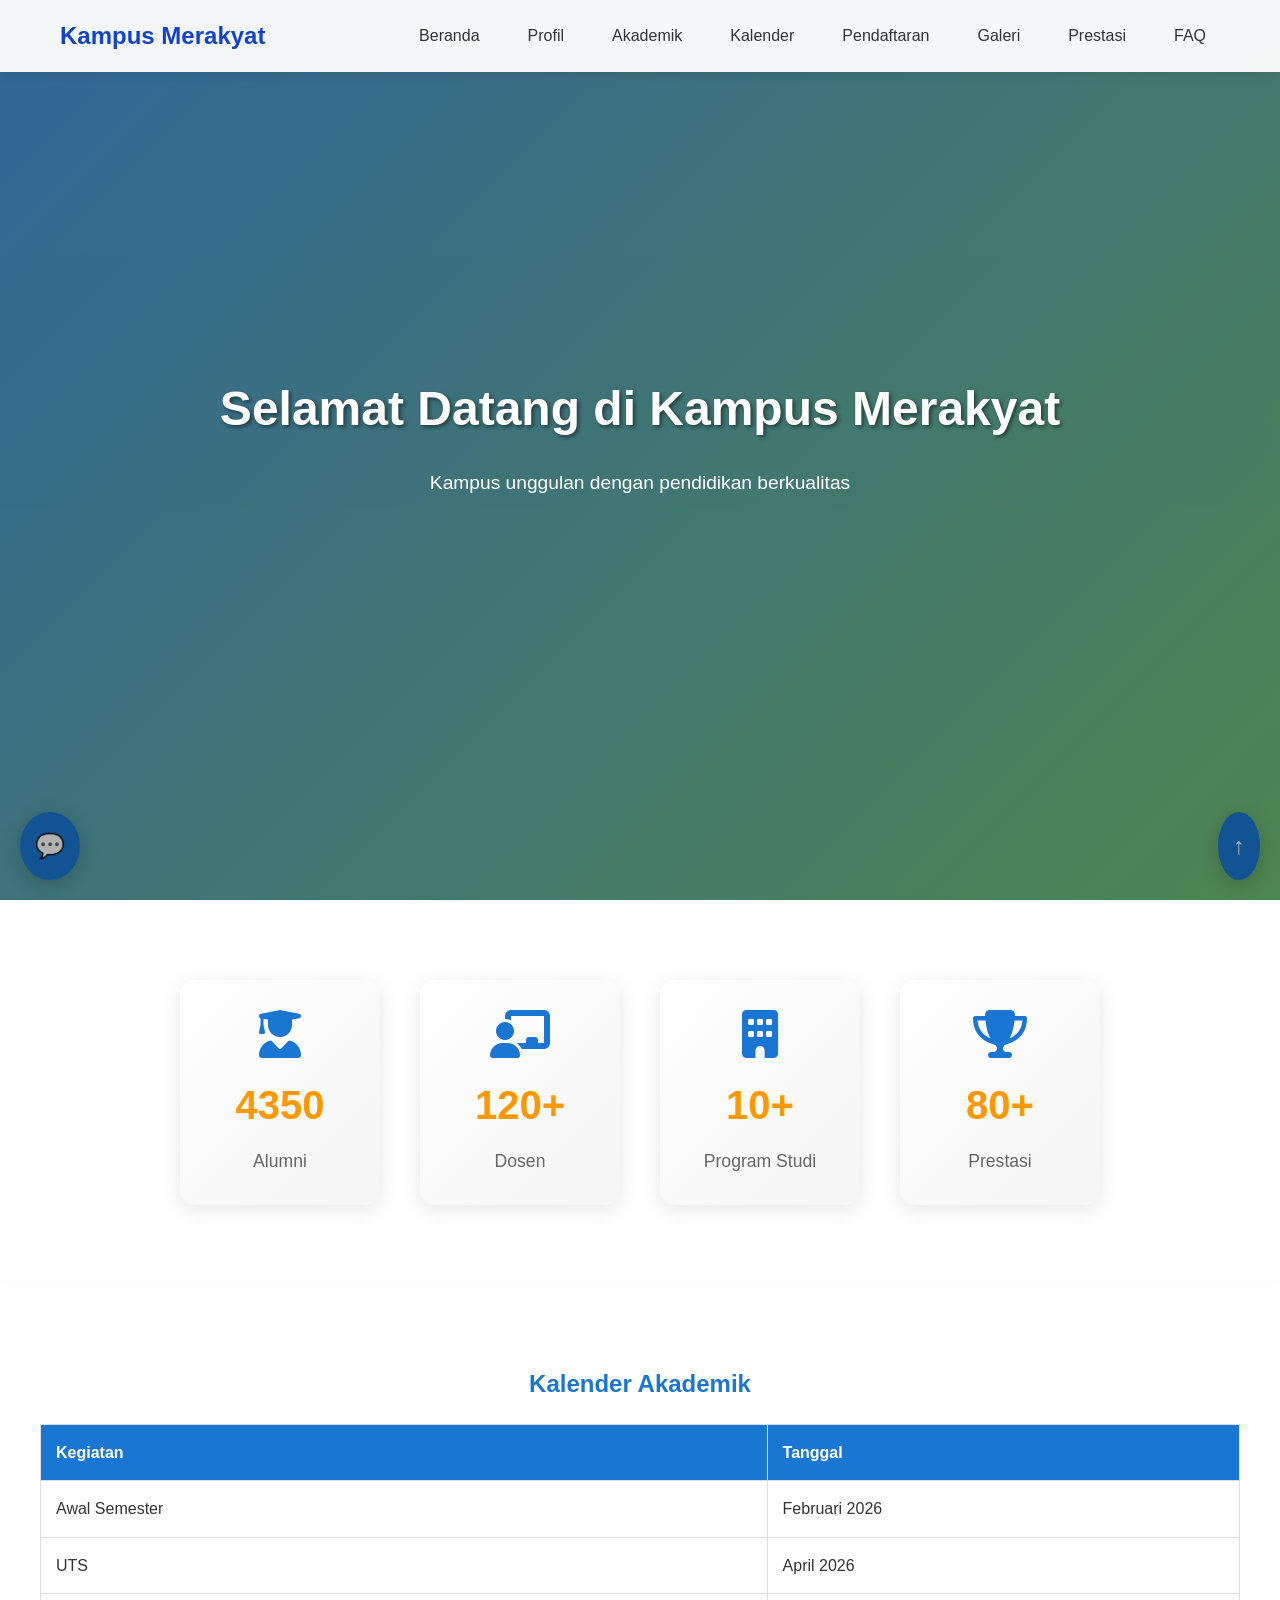
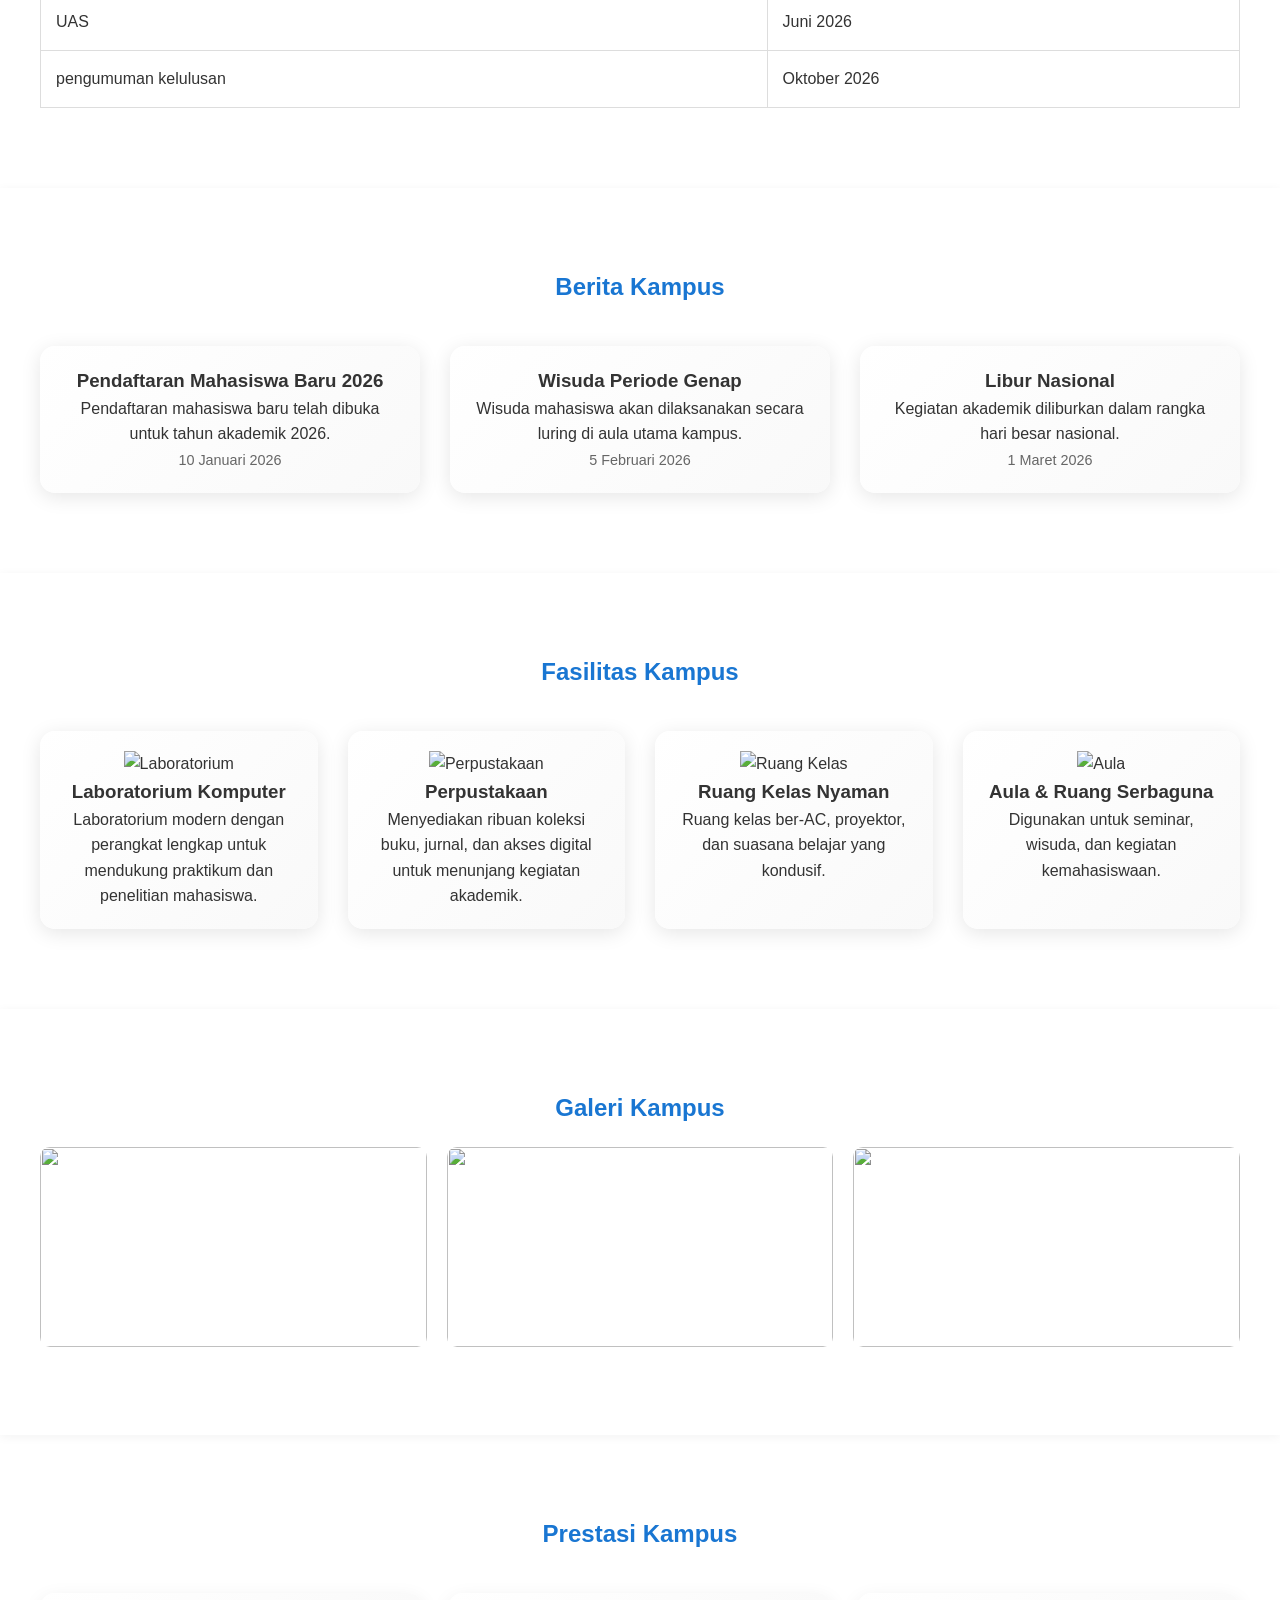
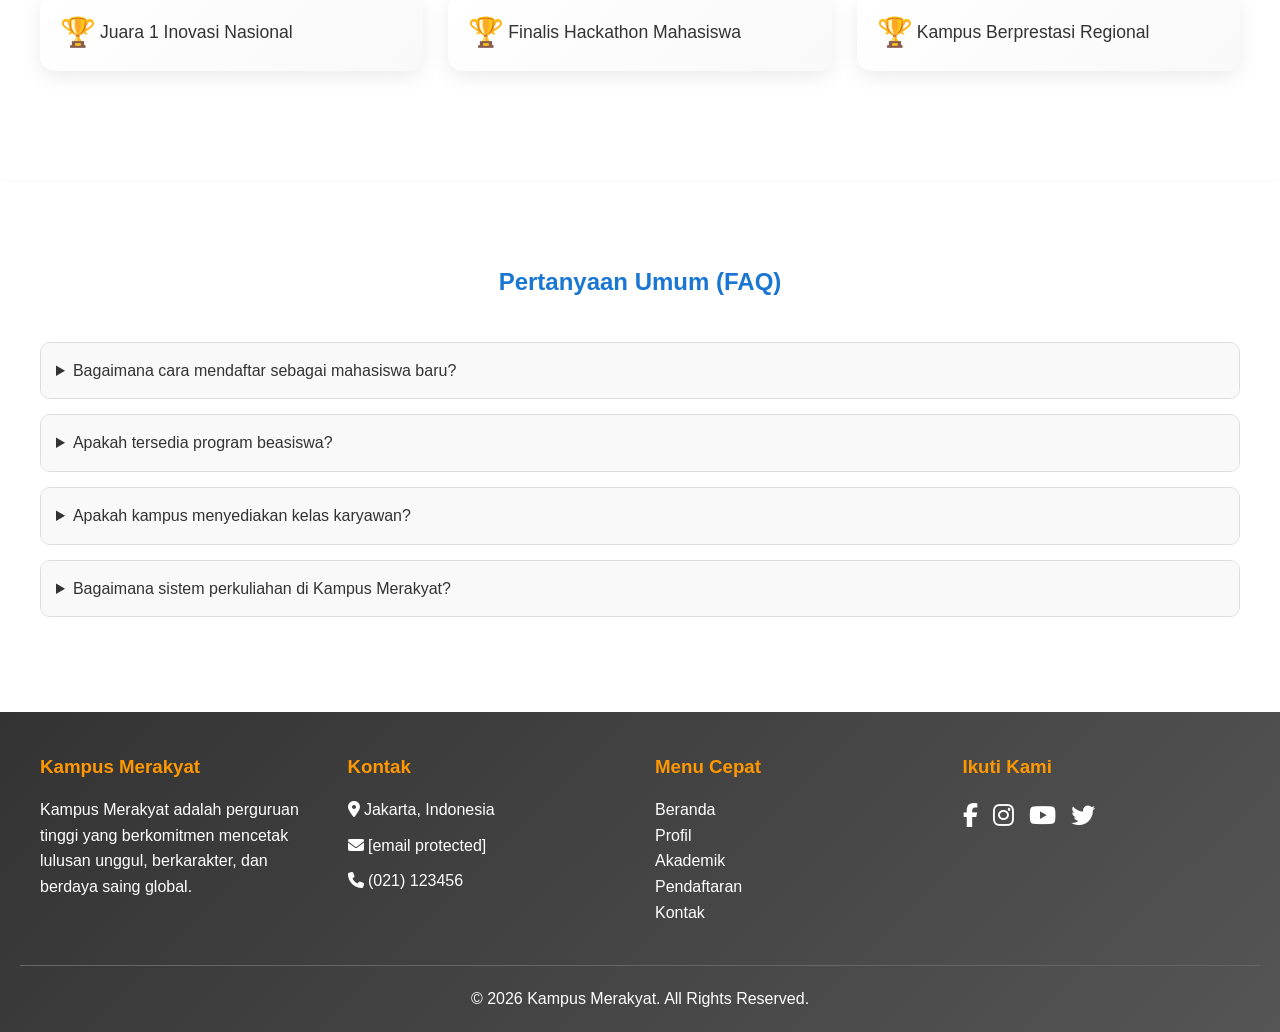
==== index.html @ e55e6e3f "apa aja" ====
<!DOCTYPE html>
<html lang="id">
<head>
    <meta charset="UTF-8">
    <meta name="viewport" content="width=device-width, initial-scale=1.0">
    <title>Kampus Merakyat</title>
    <!-- ICON -->
    <link rel="stylesheet" href="https://cdnjs.cloudflare.com/ajax/libs/font-awesome/6.5.0/css/all.min.css">
    <link rel="stylesheet" href="style.css">
</head>
<body>

<header>
    <div class="nav-container">
        <h1><a href="index.html">Kampus Merakyat</a></h1>

        <!-- HAMBURGER -->
        <div class="hamburger" id="hamburger">
            <span></span>
            <span></span>
            <span></span>
        </div>

        <nav id="navMenu">
            <a href="#beranda">Beranda</a>
            <a href="profil.html">Profil</a>
            <a href="akademik.html">Akademik</a>
            <a href="#kalender">Kalender</a>
            <a href="pendaftaran.html">Pendaftaran</a>
            <a href="#galeri">Galeri</a>
            <a href="#prestasi">Prestasi</a>
            <a href="#faq">FAQ</a>
        </nav>
    </div>
</header>


<section id="beranda" class="hero">
    <h2>Selamat Datang di Kampus Merakyat</h2>
    <p>Kampus unggulan dengan pendidikan berkualitas</p>
</section>

<section id="statistik" class="section">
    <div class="statistik-container">

        <div class="statistik-card">
            <i class="fas fa-user-graduate"></i>
            <h3 class="count" data-target="5000">0</h3>

            <p>Alumni</p>
        </div>

        <div class="statistik-card">
            <i class="fas fa-chalkboard-teacher"></i>
           <h3 class="count" data-target="120">0</h3>
            <p>Dosen</p>
        </div>

        <div class="statistik-card">
            <i class="fas fa-building"></i>
          <h3 class="count" data-target="10">0</h3>
            <p>Program Studi</p>
        </div>

        <div class="statistik-card">
            <i class="fas fa-trophy"></i>
            <h3 class="count" data-target="80">0</h3>
            <p>Prestasi</p>
        </div>

    </div>
</section>

<section id="kalender" class="content">
    <h2>Kalender Akademik</h2>
    <table class="kalender-table" border="1" cellpadding="10">
        <tr>
            <th>Kegiatan</th>
            <th>Tanggal</th>
        </tr>
        <tr>
            <td>Awal Semester</td>
            <td>Februari 2026</td>
        </tr>
        <tr>
            <td>UTS</td>
            <td>April 2026</td>
        </tr>
        <tr>
            <td>UAS</td>
            <td>Juni 2026</td>
        </tr>
        <tr>
            <td>pengumuman kelulusan</td>
            <td>Oktober 2026</td>
        </tr>
    </table>
</section>


<section id="berita" class="section">
    <h2>Berita Kampus</h2>

    <div class="berita-container reveal">
        <div class="berita-card reveal">
            <h3>Pendaftaran Mahasiswa Baru 2026</h3>
            <p>Pendaftaran mahasiswa baru telah dibuka untuk tahun akademik 2026.</p>
            <span>10 Januari 2026</span>
        </div>

        <div class="berita-card reveal">
            <h3>Wisuda Periode Genap</h3>
            <p>Wisuda mahasiswa akan dilaksanakan secara luring di aula utama kampus.</p>
            <span>5 Februari 2026</span>
        </div>

        <div class="berita-card reveal">
            <h3>Libur Nasional</h3>
            <p>Kegiatan akademik diliburkan dalam rangka hari besar nasional.</p>
            <span>1 Maret 2026</span>
        </div>
    </div>
</section>

<section id="fasilitas" class="section reveal">
    <h2>Fasilitas Kampus</h2>

    <div class="fasilitas-container reveal">

        <div class="fasilitas-card reveal">
            <img src="image/lab.jpg" alt="Laboratorium">
            <h3>Laboratorium Komputer</h3>
            <p>
                Laboratorium modern dengan perangkat lengkap untuk mendukung
                praktikum dan penelitian mahasiswa.
            </p>
        </div>

        <div class="fasilitas-card reveal">
            <img src="image/perpustakaan.jpg" alt="Perpustakaan">
            <h3>Perpustakaan</h3>
            <p>
                Menyediakan ribuan koleksi buku, jurnal, dan akses digital
                untuk menunjang kegiatan akademik.
            </p>
        </div>

        <div class="fasilitas-card reveal">
            <img src="image/kelas.jpg" alt="Ruang Kelas">
            <h3>Ruang Kelas Nyaman</h3>
            <p>
                Ruang kelas ber-AC, proyektor, dan suasana belajar yang kondusif.
            </p>
        </div>

        <div class="fasilitas-card reveal">
            <img src="image/aula.jpg" alt="Aula">
            <h3>Aula & Ruang Serbaguna</h3>
            <p>
                Digunakan untuk seminar, wisuda, dan kegiatan kemahasiswaan.
            </p>
        </div>

    </div>
</section>



<section id="galeri" class="content reveal">
    <h2>Galeri Kampus</h2>
    <div class="gallery">
        <div class="gallery-item"><img src="image/galeri1.jpg"></div>
        <div class="gallery-item"><img src="image/galeri2.jpg"></div>
        <div class="gallery-item"><img src="image/galeri3.jpg"></div>
    </div>
</section>

<section id="prestasi" class="content">
    <h2>Prestasi Kampus</h2>
    <ul>
        <li>Juara 1 Inovasi Nasional</li>
        <li>Finalis Hackathon Mahasiswa</li>
        <li>Kampus Berprestasi Regional</li>
    </ul>
</section>

<section id="faq" class="section">
    <h2>Pertanyaan Umum (FAQ)</h2>

    <div class="faq-container reveal">

        <details class="faq-item">
            <summary>Bagaimana cara mendaftar sebagai mahasiswa baru?</summary>
            <p>
                Calon mahasiswa dapat melakukan pendaftaran melalui
                form pendaftaran online yang tersedia di website Kampus Merakyat.
            </p>
        </details>

        <details class="faq-item">
            <summary>Apakah tersedia program beasiswa?</summary>
            <p>
                Ya, Kampus Merakyat menyediakan berbagai program beasiswa
                bagi mahasiswa berprestasi dan kurang mampu.
            </p>
        </details>

        <details class="faq-item">
            <summary>Apakah kampus menyediakan kelas karyawan?</summary>
            <p>
                Kampus Merakyat menyediakan kelas reguler dan kelas karyawan
                dengan jadwal yang fleksibel.
            </p>
        </details>

        <details class="faq-item">
            <summary>Bagaimana sistem perkuliahan di Kampus Merakyat?</summary>
            <p>
                Sistem perkuliahan dilakukan secara tatap muka dan didukung
                dengan pembelajaran berbasis digital.
            </p>
        </details>

    </div>
</section>




<footer class="footer">
    <div class="footer-container">

        <!-- Tentang Kampus -->
        <div class="footer-box">
            <h3>Kampus Merakyat</h3>
            <p>
                Kampus Merakyat adalah perguruan tinggi yang berkomitmen
                mencetak lulusan unggul, berkarakter, dan berdaya saing global.
            </p>
        </div>

        <!-- Kontak -->
        <div class="footer-box">
            <h3>Kontak</h3>
            <p><i class="fas fa-map-marker-alt"></i> Jakarta, Indonesia</p>
            <p><i class="fas fa-envelope"></i> <a href="/cdn-cgi/l/email-protection" class="__cf_email__" data-cfemail="aac3c4ccc5eac1cbc7dadfd9c7cfd8cbc1d3cbde84cbc984c3ce">[email&#160;protected]</a></p>
            <p><i class="fas fa-phone"></i> (021) 123456</p>
        </div>

        <!-- Quick Links -->
        <div class="footer-box">
            <h3>Menu Cepat</h3>
            <ul>
                <li><a href="#beranda">Beranda</a></li>
                <li><a href="#profil">Profil</a></li>
                <li><a href="#akademik">Akademik</a></li>
                <li><a href="#pendaftaran">Pendaftaran</a></li>
                <li><a href="#kontak">Kontak</a></li>
            </ul>
        </div>

        <!-- Sosial Media -->
        <div class="footer-box">
            <h3>Ikuti Kami</h3>
            <div class="social-icons">
                <a href="https://www.facebook.com/"><i class="fab fa-facebook-f"></i></a>
                <a href="https://www.instagram.com/"><i class="fab fa-instagram"></i></a>
                <a href="https://www.youtube.com/"><i class="fab fa-youtube"></i></a>
                <a href="https://x.com/?lang=id"><i class="fab fa-twitter"></i></a>
            </div>
        </div>

    </div>

    <div class="footer-bottom">
        <p>© 2026 Kampus Merakyat. All Rights Reserved.</p>
    </div>
</footer>


<a href="#beranda" class="back-to-top">↑</a>

<!-- CHAT BUTTON -->
<div class="chat-button" onclick="toggleChat()">💬</div>

<!-- CHAT BOX -->
<div class="chat-box" id="chatBox">
    <div class="chat-header reveal">
        <span>Chat Kampus Merakyat</span>
        <button onclick="toggleChat()">✖</button>
    </div>

    <div class="chat-content" id="chatContent reveal">
        <div class="chat-admin">Halo 👋 Ada yang bisa kami bantu?</div>
    </div>

    <div class="chat-input reveal">
        <input type="text" id="chatInput" placeholder="Ketik pesan...">
        <button onclick="sendMessage()">Kirim</button>
    </div>
</div>

<script data-cfasync="false" src="/cdn-cgi/scripts/5c5dd728/cloudflare-static/email-decode.min.js"></script><script>
function toggleChat() {
    const chatBox = document.getElementById("chatBox");
    chatBox.style.display = chatBox.style.display === "flex" ? "none" : "flex";
}

function sendMessage() {
    const input = document.getElementById("chatInput");
    const content = document.getElementById("chatContent");

    if (input.value.trim() !== "") {
        const userMsg = document.createElement("div");
        userMsg.className = "chat-user";
        userMsg.textContent = input.value;

        content.appendChild(userMsg);
        input.value = "";
        content.scrollTop = content.scrollHeight;
    }
}
</script>

<script>
const counters = document.querySelectorAll('.count');

const runCounter = () => {
    counters.forEach(counter => {
        counter.innerText = '0';
        const updateCounter = () => {
            const target = +counter.getAttribute('data-target');
            const current = +counter.innerText;
            const increment = target / 100;

            if (current < target) {
                counter.innerText = Math.ceil(current + increment);
                setTimeout(updateCounter, 20);
            } else {
                counter.innerText = target + '+';
            }
        };
        updateCounter();
    });
};

// jalankan saat halaman dibuka
window.addEventListener('load', runCounter);
</script>
<script>
function revealOnScroll() {
    const reveals = document.querySelectorAll('.reveal');
    reveals.forEach(item => {
        const windowHeight = window.innerHeight;
        const revealTop = item.getBoundingClientRect().top;
        if (revealTop < windowHeight - 100) {
            item.classList.add('active');
        }
    });
}
window.addEventListener('scroll', revealOnScroll);
window.addEventListener('load', revealOnScroll);
</script>

<script>
const header = document.querySelector("header");

window.addEventListener("scroll", () => {
    if (window.scrollY > 50) {
        header.classList.add("scrolled");
    } else {
        header.classList.remove("scrolled");
    }
});
</script>

<script>
// Hamburger Menu Toggle
const hamburger = document.getElementById("hamburger");
const navMenu = document.getElementById("navMenu");

hamburger.addEventListener("click", () => {
    hamburger.classList.toggle("open");
    navMenu.classList.toggle("open");
});

// Close nav when a link is clicked
navMenu.querySelectorAll("a").forEach(link => {
    link.addEventListener("click", () => {
        hamburger.classList.remove("open");
        navMenu.classList.remove("open");
    });
});
</script>

<script>
document.addEventListener("DOMContentLoaded", () => {
    const cards = document.querySelectorAll(".fasilitas-card");
    const directions = ["from-left", "from-right", "from-bottom"];
    cards.forEach((card, index) => {
        card.classList.add(directions[index % directions.length]);
    });
    const observer = new IntersectionObserver(
        entries => {
            entries.forEach((entry, index) => {
                if (entry.isIntersecting) {
                    setTimeout(() => {
                        entry.target.classList.add("show");
                    }, index * 200);
                }
            });
        },
        { threshold: 0.2 }
    );
    cards.forEach(card => observer.observe(card));
});
</script>

<script>
const currentPage = window.location.pathname.split("/").pop();

document.querySelectorAll("nav a").forEach(link => {
    const linkPage = link.getAttribute("href");
    if (linkPage === currentPage || (linkPage === "index.html" && currentPage === "")) {
        link.classList.add("active");
    }
});
</script>

</body>
</html>
---- style.css ----
/* Reset dan Umum */
* {
    margin: 0;
    padding: 0;
    box-sizing: border-box;
}

body {
    font-family: 'Poppins', sans-serif;
    line-height: 1.6;
    color: #333;
    background: linear-gradient(135deg, #e3f2fd 0%, #f1f8e9 100%);
    overflow-x: hidden;
}

h1, h2, h3 {
    font-weight: 600;
}

p, li {
    font-weight: 300;
}

/* Header */
header {
    position: fixed;
    top: 0;
    width: 100%;
    background: rgba(255, 255, 255, 0.95);
    backdrop-filter: blur(10px);
    box-shadow: 0 2px 10px rgba(0, 0, 0, 0.1);
    z-index: 1000;
    transition: all 0.3s ease;
    padding: 15px 0;
}

header.scrolled {
    background: rgba(255, 255, 255, 0.98);
    box-shadow: 0 4px 20px rgba(0, 0, 0, 0.15);
}

header h1 {
    color: #1976d2;
    font-size: 1.8rem;
    margin-bottom: 10px;
}

header nav {
    display: flex;
    justify-content: center;
    gap: 20px;
}

header nav a {
    text-decoration: none;
    color: #333;
    font-weight: 400;
    transition: color 0.3s ease;
}

header nav a:hover {
    color: #ff9800;
}

/* Hero Section */
.hero {
    background: linear-gradient(135deg, rgba(25, 118, 210, 0.8) 0%, rgba(76, 175, 80, 0.8) 100%), 
                url('image/wisudah2.jpg') no-repeat center center;
    background-size: cover;
    height: 100vh;
    display: flex;
    flex-direction: column;
    justify-content: center;
    align-items: center;
    text-align: center;
    color: white;
    padding: 20px;
    position: relative;
    background-attachment: fixed; /* Tambahan biar efeknya lebih smooth pas di-scroll */
}

.hero::before {
    content: '';
    position: absolute;
    top: 0;
    left: 0;
    right: 0;
    bottom: 0;
    background: rgba(0, 0, 0, 0.3);
    z-index: 1;
}

.hero h2, .hero p {
    position: relative;
    z-index: 2;
}

.hero h2 {
    font-size: 3rem;
    margin-bottom: 20px;
    text-shadow: 2px 2px 4px rgba(0, 0, 0, 0.5);
}

.hero p {
    font-size: 1.2rem;
    margin-bottom: 30px;
}

/* Statistik Section */
#statistik {
    padding: 80px 20px;
    background: white;
    text-align: center;
}

.statistik-container {
    display: flex;
    justify-content: center;
    gap: 40px;
    flex-wrap: wrap;
}

.statistik-card {
    background: linear-gradient(135deg, #ffffff 0%, #f5f5f5 100%);
    border-radius: 15px;
    padding: 30px;
    box-shadow: 0 4px 20px rgba(0, 0, 0, 0.1);
    transition: transform 0.3s ease, box-shadow 0.3s ease;
    min-width: 200px;
}

.statistik-card:hover {
    transform: translateY(-10px);
    box-shadow: 0 8px 30px rgba(0, 0, 0, 0.2);
}

.statistik-card i {
    font-size: 3rem;
    color: #1976d2;
    margin-bottom: 15px;
}

.statistik-card h3 {
    font-size: 2.5rem;
    color: #ff9800;
    margin-bottom: 10px;
}

.statistik-card p {
    font-size: 1.1rem;
    color: #666;
}

/* Content Sections */
.content {
    padding: 80px 20px;
    max-width: 1200px;
    margin: 0 auto;
    background: white;
    margin-bottom: 20px;
    border-radius: 10px;
    box-shadow: 0 2px 10px rgba(0, 0, 0, 0.05);
}

.content h2 {
    color: #1976d2;
    margin-bottom: 20px;
    text-align: center;
}

.content p, .content ul {
    margin-bottom: 20px;
    text-align: justify;
}

/* Reveal Animation */
.reveal {
    opacity: 0;
    transform: translateY(30px);
    transition: all 0.6s ease;
}

.reveal.active {
    opacity: 1;
    transform: translateY(0);
}

/* Section dengan Cards */
.section {
    padding: 80px 20px;
    max-width: 1200px;
    margin: 0 auto;
    background: white;
    margin-bottom: 20px;
    border-radius: 10px;
    box-shadow: 0 2px 10px rgba(0, 0, 0, 0.05);
}

.section h2 {
    color: #1976d2;
    margin-bottom: 40px;
    text-align: center;
}

.nilai-container, .struktur-container, .fasilitas-container, .berita-container {
    display: grid;
    grid-template-columns: repeat(auto-fit, minmax(250px, 1fr));
    gap: 30px;
}

.nilai-card, .struktur-card, .fasilitas-card, .berita-card {
    background: linear-gradient(135deg, #ffffff 0%, #f9f9f9 100%);
    border-radius: 15px;
    padding: 20px;
    box-shadow: 0 4px 20px rgba(0, 0, 0, 0.1);
    transition: transform 0.3s ease, box-shadow 0.3s ease;
    text-align: center;
}

.nilai-card:hover, .struktur-card:hover, .fasilitas-card:hover, .berita-card:hover {
    transform: translateY(-10px);
    box-shadow: 0 8px 30px rgba(0, 0, 0, 0.2);
}

/* Struktur Organisasi - Gambar Wajah Dosen */
.struktur-card img {
    width: 200px; /* Lebih besar untuk detail wajah */
    height: 200px; /* Lebih besar untuk detail wajah */
    object-fit: cover; /* Pastikan wajah terlihat penuh tanpa distorsi */
    object-position: center; /* Fokus pada wajah di tengah */
    border-radius: 50%; /* Bentuk bulat seperti foto profil */
    margin: 0 auto 20px; /* Center dan beri jarak bawah */
    border: 4px solid #e3f2fd; /* Border ringan untuk kesan profesional */
    transition: transform 0.3s ease, box-shadow 0.3s ease; /* Smooth hover */
    display: block; /* Pastikan center */
}

.struktur-card:hover img {
    transform: scale(1.1); /* Zoom in saat hover untuk fokus wajah */
    box-shadow: 0 8px 25px rgba(0, 0, 0, 0.3); /* Shadow untuk efek 3D */
}

/* Responsivitas untuk mobile */
@media (max-width: 768px) {
    .struktur-card img {
        width: 150px; /* Lebih kecil di mobile tapi tetap bulat */
        height: 150px;
    }
}

.berita-card span {
    color: #666;
    font-size: 0.9rem;
}

/* Visi-Misi */
.visi-misi-container {
    display: flex;
    gap: 40px;
    flex-wrap: wrap;
}

.visi, .misi {
    flex: 1;
    background: #f9f9f9;
    padding: 20px;
    border-radius: 10px;
    box-shadow: 0 2px 10px rgba(0, 0, 0, 0.05);
}

.visi h3, .misi h3 {
    color: #1976d2;
    margin-bottom: 15px;
}

/* Akademik */
#akademik ul {
    list-style: none;
    padding: 0;
}

#akademik a {
    color: #1976d2;
    text-decoration: none;
    transition: color 0.3s ease;
}

#akademik a:hover {
    color: #ff9800;
}

/* Kalender */
.kalender-table {
    width: 100%;
    border-collapse: collapse;
    margin-top: 20px;
}

.kalender-table th, .kalender-table td {
    padding: 15px;
    text-align: left;
    border: 1px solid #ddd;
}

.kalender-table th {
    background: #1976d2;
    color: white;
}

/* Galeri */
.gallery {
    display: grid;
    grid-template-columns: repeat(auto-fit, minmax(200px, 1fr));
    gap: 20px;
}

.gallery-item img {
    width: 100%;
    height: 200px;
    object-fit: cover;
    border-radius: 10px;
    transition: transform 0.3s ease;
}

.gallery-item img:hover {
    transform: scale(1.05);
}

/* FAQ */
.faq-container {
    max-width: 800px;
    margin: 0 auto;
}

.faq-item {
    margin-bottom: 15px;
    border: 1px solid #ddd;
    border-radius: 10px;
    overflow: hidden;
}

.faq-item summary {
    background: #f9f9f9;
    padding: 15px;
    cursor: pointer;
    font-weight: 500;
    transition: background 0.3s ease;
}

.faq-item summary:hover {
    background: #e3f2fd;
}

.faq-item p {
    padding: 15px;
    background: white;
}

/* Pendaftaran */
.form-pendaftaran {
    max-width: 600px;
    margin: 0 auto;
    display: flex;
    flex-direction: column;
    gap: 15px;
}

.form-pendaftaran input, .form-pendaftaran select {
    padding: 15px;
    border: 1px solid #ddd;
    border-radius: 10px;
    font-size: 1rem;
    transition: border-color 0.3s ease;
}

.form-pendaftaran input:focus, .form-pendaftaran select:focus {
    border-color: #1976d2;
    outline: none;
}

.form-pendaftaran button {
    padding: 15px;
    background: linear-gradient(45deg, #1976d2, #4caf50);
    color: white;
    border: none;
    border-radius: 10px;
    font-size: 1.1rem;
    cursor: pointer;
    transition: transform 0.3s ease;
}

.form-pendaftaran button:hover {
    transform: translateY(-3px);
}

/* Footer */
.footer {
    background: linear-gradient(135deg, #333 0%, #555 100%);
    color: white;
    padding: 40px 20px 20px;
}

.footer-container {
    display: grid;
    grid-template-columns: repeat(auto-fit, minmax(250px, 1fr));
    gap: 30px;
    max-width: 1200px;
    margin: 0 auto;
}

.footer-box h3 {
    margin-bottom: 15px;
    color: #ff9800;
}

.footer-box p, .footer-box ul {
    margin-bottom: 10px;
}

.footer-box ul {
    list-style: none;
}

.footer-box a {
    color: white;
    text-decoration: none;
    transition: color 0.3s ease;
}

.footer-box a:hover {
    color: #ff9800;
}

.social-icons {
    display: flex;
    gap: 15px;
}

.social-icons a {
    font-size: 1.5rem;
}

.footer-bottom {
    text-align: center;
    margin-top: 30px;
    border-top: 1px solid #666;
    padding-top: 20px;
}

/* Back to Top */
.back-to-top {
    position: fixed;
    bottom: 20px;
    right: 20px;
    background: #1976d2;
    color: white;
    padding: 15px;
    border-radius: 50%;
    text-decoration: none;
    font-size: 1.5rem;
    box-shadow: 0 4px 20px rgba(0, 0, 0, 0.2);
    transition: transform 0.3s ease;
}

.back-to-top:hover {
    transform: translateY(-5px);
}

/* Chat Box */
.chat-button {
    position: fixed;
    bottom: 20px;
    left: 20px;
    background: #1976d2;
    color: white;
    padding: 15px;
    border-radius: 50%;
    cursor: pointer;
    font-size: 1.5rem;
    box-shadow: 0 4px 20px rgba(0, 0, 0, 0.2);
    transition: transform 0.3s ease;
}

.chat-button:hover {
    transform: scale(1.1);
}

.chat-box {
    position: fixed;
    bottom: 80px;
    left: 20px;
    width: 300px;
    height: 400px;
    background: white;
    border-radius: 15px;
    box-shadow: 0 4px 20px rgba(0, 0, 0, 0.2);
    display: none;
    flex-direction: column;
    z-index: 1000;
}

.chat-header {
    background: #1976d2;
    color: white;
    padding: 15px;
    border-radius: 15px 15px 0 0;
    display: flex;
    justify-content: space-between;
    align-items: center;
}

.chat-content {
    flex: 1;
    padding: 15px;
    overflow-y: auto;
    background: #f9f9f9;
}

.chat-admin, .chat-user {
    margin-bottom: 10px;
    padding: 10px;
    border-radius: 10px;
}

.chat-admin {
    background: #e3f2fd;
    align-self: flex-start;
}

.chat-user {
    background: #1976d2;
    color: white;
    align-self: flex-end;
}

.chat-input {
    display: flex;
    padding: 15px;
    gap: 10px;
}

.chat-input input {
    flex: 1;
    padding: 10px;
    border: 1px solid #ddd;
    border-radius: 10px;
}

.chat-input button {
    padding: 10px 15px;
    background: #1976d2;
    color: white;
    border: none;
    border-radius: 10px;
    cursor: pointer;
}

/* Responsivitas */
@media (max-width: 768px) {
    header nav {
        flex-direction: column;
        gap: 10px;
    }

    .hero h2 {
        font-size: 2rem;
    }

    .statistik-container {
        gap: 20px;
    }

    .nilai-container, .struktur-container, .fasilitas-container, .berita-container {
        grid-template-columns: 1fr;
    }

    .visi-misi-container {
        flex-direction: column;
    }

    .gallery {
        grid-template-columns: 1fr;
    }

    .footer-container {
        grid-template-columns: 1fr;
    }

    .chat-box {
        width: 90%;
        left: 5%;
    }
}
/* hilangkan efek kartu putih tengah */
.section,
.content {
    max-width: 100%;
    margin: 0;
    border-radius: 0;
    background: #ffffff;
}

/* bikin isi konten tetap rapi di tengah */
.section > *,
.content > * {
    max-width: 1200px;
    margin-left: auto;
    margin-right: auto;
}

/* rapihin padding biar konsisten */
.section,
.content {
    padding: 80px 20px;
}

/* background body jangan nongol */
body {
    background: #ffffff;
}
/* PRESTASI KAMPUS  */

#prestasi ul {
    list-style: none;
    padding: 0;
    margin-top: 40px;

    display: grid;
    grid-template-columns: repeat(auto-fit, minmax(280px, 1fr));
    gap: 25px;
}

#prestasi ul li {
    background: linear-gradient(135deg, #ffffff, #f9f9f9);
    padding: 25px 25px 25px 60px;
    border-radius: 15px;

    position: relative;
    font-size: 1.1rem;
    font-weight: 500;
    color: #333;

    box-shadow: 0 6px 20px rgba(0,0,0,0.08);
    transition: all 0.3s ease;
}

/* icon piala */
#prestasi ul li::before {
    content: "🏆";
    position: absolute;
    left: 20px;
    top: 50%;
    transform: translateY(-50%);
    font-size: 1.8rem;
}

/* efek hover */
#prestasi ul li:hover {
    transform: translateY(-8px);
    box-shadow: 0 12px 35px rgba(0,0,0,0.15);
    background: linear-gradient(135deg, #e3f2fd, #ffffff);
}
/* INFORMASI AKADEMIK - FINAL */

#akademik ul {
    list-style: none;
    padding: 0;
    margin-top: 40px;

    display: grid;
    grid-template-columns: repeat(auto-fit, minmax(260px, 1fr));
    gap: 25px;
}

#akademik ul li {
    background: linear-gradient(135deg, #ffffff, #f9f9f9);
    border-radius: 16px;
    padding: 25px;

    box-shadow: 0 8px 25px rgba(0,0,0,0.08);
    transition: all 0.3s ease;
    position: relative;
}

/* icon akademik */
#akademik ul li::before {
    content: "🎓";
    font-size: 1.8rem;
    position: absolute;
    top: 20px;
    right: 20px;
}

/* hover effect */
#akademik ul li:hover {
    transform: translateY(-8px);
    box-shadow: 0 15px 40px rgba(0,0,0,0.15);
    background: linear-gradient(135deg, #e3f2fd, #ffffff);
}

#akademik ul li a {
    text-decoration: none;
    font-size: 1.2rem;
    font-weight: 600;
    color: #1976d2;
    display: block;
}

/* underline animasi */
#akademik ul li a::after {
    content: "";
    display: block;
    width: 0;
    height: 3px;
    background: #ff9800;
    margin-top: 8px;
    transition: width 0.3s ease;
}

#akademik ul li:hover a::after {
    width: 60px;
}
/* DETAIL PRODI - UKURAN SEDANG */

#ti, #si, #manajemen, #akuntansi {
    position: relative;
    padding: 60px 25px;
    border-radius: 14px;
    margin-top: 40px;

    background: #ffffff;
    box-shadow: 0 6px 18px rgba(0,0,0,0.08);
    transition: transform 0.3s ease, box-shadow 0.3s ease;
}

/* hover ringan */
#ti:hover, #si:hover, #manajemen:hover, #akuntansi:hover {
    transform: translateY(-5px);
    box-shadow: 0 10px 28px rgba(0,0,0,0.12);
}

/* judul */
#ti h2,
#si h2,
#manajemen h2,
#akuntansi h2 {
    font-size: 1.6rem;
    margin-bottom: 15px;
    color: #1976d2;
}

/* deskripsi */
#ti p,
#si p,
#manajemen p,
#akuntansi p {
    font-size: 1rem;
    line-height: 1.7;
    color: #444;
    max-width: 650px;
}

/* icon kecil & sopan */
#ti::before,
#si::before,
#manajemen::before,
#akuntansi::before {
    position: absolute;
    top: 20px;
    right: 25px;
    font-size: 1.6rem;
    opacity: 0.7;
}

/* icon per prodi */
#ti::before { content: "💻"; }
#si::before { content: "🧠"; }
#manajemen::before { content: "📊"; }
#akuntansi::before { content: "🧾"; }

/*ANIMASI FASILITAS KAMPUS*/

.fasilitas-card {
    opacity: 0;
    transform: translateY(30px) scale(0.95);
    transition: opacity 0.6s ease, transform 0.6s ease;
}

/* saat aktif */
.fasilitas-card.show {
    opacity: 1;
    transform: translateY(0) scale(1);
}
/*ANIMASI FASILITAS KIRI → KANAN*/

.fasilitas-card {
    opacity: 0;
    transform: translateX(-60px);
    transition: opacity 0.6s ease, transform 0.6s ease;
}

.fasilitas-card.show {
    opacity: 1;
    transform: translateX(0);
}
/*ANIMASI FASILITAS - ARAH BEDA */

.fasilitas-card {
    opacity: 0;
    transition: opacity 0.6s ease, transform 0.6s ease;
}

/* dari kiri */
.fasilitas-card.from-left {
    transform: translateX(-60px);
}

/* dari kanan */
.fasilitas-card.from-right {
    transform: translateX(60px);
}

/* dari bawah */
.fasilitas-card.from-bottom {
    transform: translateY(40px);
}

/* saat muncul */
.fasilitas-card.show {
    opacity: 1;
    transform: translateX(0) translateY(0);
}
.nav-container {
    max-width: 1200px;
    margin: auto;
    padding: 0 20px;

    display: flex;
    justify-content: space-between;
    align-items: center;
}
section {
    scroll-margin-top: 100px; /* sesuaikan tinggi header */
}
header {
    padding: 15px 0;
}
html {
    scroll-behavior: smooth;
}
/* PROFIL & SEJARAH - PARAGRAF TENGAH */
#profil p,
#sejarah p {
    text-align: center;
    max-width: 900px;
    margin-left: auto;
    margin-right: auto;
    line-height: 1.8;
}
.prodi-list {
    list-style: none;
    padding-left: 0;
}

.prodi-list li {
    margin: 10px 0;
}

.prodi-list a {
    text-decoration: none;
    font-weight: 600;
    color: #0a3d62;
}

.prodi-list a:hover {
    color: #1e90ff;
}
.form-pendaftaran {
    max-width: 400px;
    margin: auto;
    display: flex;
    flex-direction: column;
    gap: 12px;
}

.form-pendaftaran input,
.form-pendaftaran select {
    padding: 10px;
    border-radius: 6px;
    border: 1px solid #ccc;
}

.form-pendaftaran button {
    background: #0a3d62;
    color: #fff;
    padding: 12px;
    border: none;
    border-radius: 6px;
    cursor: pointer;
}

.form-pendaftaran button:hover {
    background: #1e90ff;
}
/* ===============================
   SYARAT PENDAFTARAN
================================ */
#pendaftaran ul,
section ul {
    list-style: none;
    padding: 0;
    margin-top: 20px;
}

#pendaftaran ul li,
section ul li {
    background: #f5f9ff;
    margin-bottom: 12px;
    padding: 14px 16px 14px 42px;
    border-radius: 8px;
    position: relative;
    font-weight: 500;
    color: #0a3d62;
    box-shadow: 0 4px 10px rgba(0,0,0,0.05);
    transition: transform 0.3s ease, box-shadow 0.3s ease;
}

/* ICON CHECK */
#pendaftaran ul li::before,
section ul li::before {
    content: "✔";
    position: absolute;
    left: 14px;
    top: 50%;
    transform: translateY(-50%);
    color: #1e90ff;
    font-weight: bold;
}

/* HOVER EFFECT */
#pendaftaran ul li:hover,
section ul li:hover {
    transform: translateX(6px);
    box-shadow: 0 6px 18px rgba(0,0,0,0.12);
}
/* NAVBAR ACTIVE STATE */
nav a {
    position: relative;
    padding: 8px 14px;
    text-decoration: none;
    color: #fff;
    transition: color 0.3s ease;
}

/* ACTIVE LINK */
nav a.active {
    color: #ffd700;
    font-weight: 600;
}

/* GARIS BAWAH ANIMASI */
nav a.active::after {
    content: "";
    position: absolute;
    left: 0;
    bottom: -4px;
    width: 100%;
    height: 3px;
    background: #ffd700;
    border-radius: 3px;
}
/* ================== NAV CONTAINER ================== */
.nav-container {
    display: flex;
    align-items: center;
    justify-content: space-between;
}

/* ================== JUDUL KAMPUS DI KIRI ================== */
.nav-container h1 {
    margin: 0;
    font-size: 24px;
    white-space: nowrap;
}
header h1 a {
    color: #1143ce;
    text-decoration: none;
}
/*HEADER LEFT LOGO FIX */
header .nav-container {
    display: flex;
    align-items: center;
    justify-content: space-between;
}

/* Kampus Merakyat di kiri */
header h1 {
    margin: 0;
    font-size: 22px;
    font-weight: 700;
    color: #fff;
    white-space: nowrap;
}

/* Navbar di kanan */
header nav {
    display: flex;
    gap: 20px;
}
/* SECTION PENDAFTARAN */
.pendaftaran {
    background: linear-gradient(135deg, #ffffff, #ffffff);
     display: flex;
    justify-content: center;
    align-items: center;
    padding: 60px 20px;
}


/* CARD FORM */
.form-card {
    background: #fff;
    padding: 30px;
    border-radius: 15px;
    width: 100%;
    max-width: 420px;
    box-shadow: 0 15px 40px rgba(0,0,0,0.2);
    animation: fadeUp 0.8s ease;
}

.form-card h2 {
    text-align: center;
    margin-bottom: 5px;
    color: #1e3c72;
}

.form-card p {
    text-align: center;
    font-size: 14px;
    margin-bottom: 20px;
    color: #555;
}

/* INPUT */
.input-group {
    margin-bottom: 15px;
}

.input-group label {
    font-size: 14px;
    display: block;
    margin-bottom: 5px;
    color: #333;
}

.input-group input,
.input-group select {
    width: 100%;
    padding: 12px;
    border-radius: 8px;
    border: 1px solid #ccc;
    outline: none;
    transition: 0.3s;
}

.input-group input:focus,
.input-group select:focus {
    border-color: #1e3c72;
    box-shadow: 0 0 0 2px rgba(30,60,114,0.2);
}

/* BUTTON */
.btn-daftar {
    width: 100%;
    padding: 12px;
    background: linear-gradient(135deg, #1e3c72, #2a5298);
    color: white;
    border: none;
    border-radius: 10px;
    font-size: 16px;
    font-weight: bold;
    cursor: pointer;
    transition: 0.3s;
}

.btn-daftar:hover {
    transform: translateY(-2px);
    box-shadow: 0 8px 20px rgba(0,0,0,0.3);
}

/* ANIMASI */
@keyframes fadeUp {
    from {
        opacity: 0;
        transform: translateY(30px);
    }
    to {
        opacity: 1;
        transform: translateY(0);
    }
}


/* ================== HAMBURGER MENU ================== */
.hamburger {
    display: none;
    flex-direction: column;
    gap: 5px;
    cursor: pointer;
    padding: 5px;
}

.hamburger span {
    display: block;
    width: 25px;
    height: 3px;
    background: #1143ce;
    border-radius: 3px;
    transition: all 0.3s ease;
}

.hamburger.open span:nth-child(1) {
    transform: translateY(8px) rotate(45deg);
}
.hamburger.open span:nth-child(2) {
    opacity: 0;
}
.hamburger.open span:nth-child(3) {
    transform: translateY(-8px) rotate(-45deg);
}

@media (max-width: 768px) {
    .hamburger {
        display: flex;
    }

    #navMenu {
        display: none;
        flex-direction: column;
        position: absolute;
        top: 70px;
        left: 0;
        width: 100%;
        background: rgba(255,255,255,0.98);
        padding: 20px;
        box-shadow: 0 4px 20px rgba(0,0,0,0.15);
        z-index: 999;
        gap: 15px;
    }

    #navMenu.open {
        display: flex;
    }

    #navMenu a {
        color: #333;
        font-size: 1rem;
        padding: 8px 0;
        border-bottom: 1px solid #eee;
    }

    #navMenu a:last-child {
        border-bottom: none;
    }
}
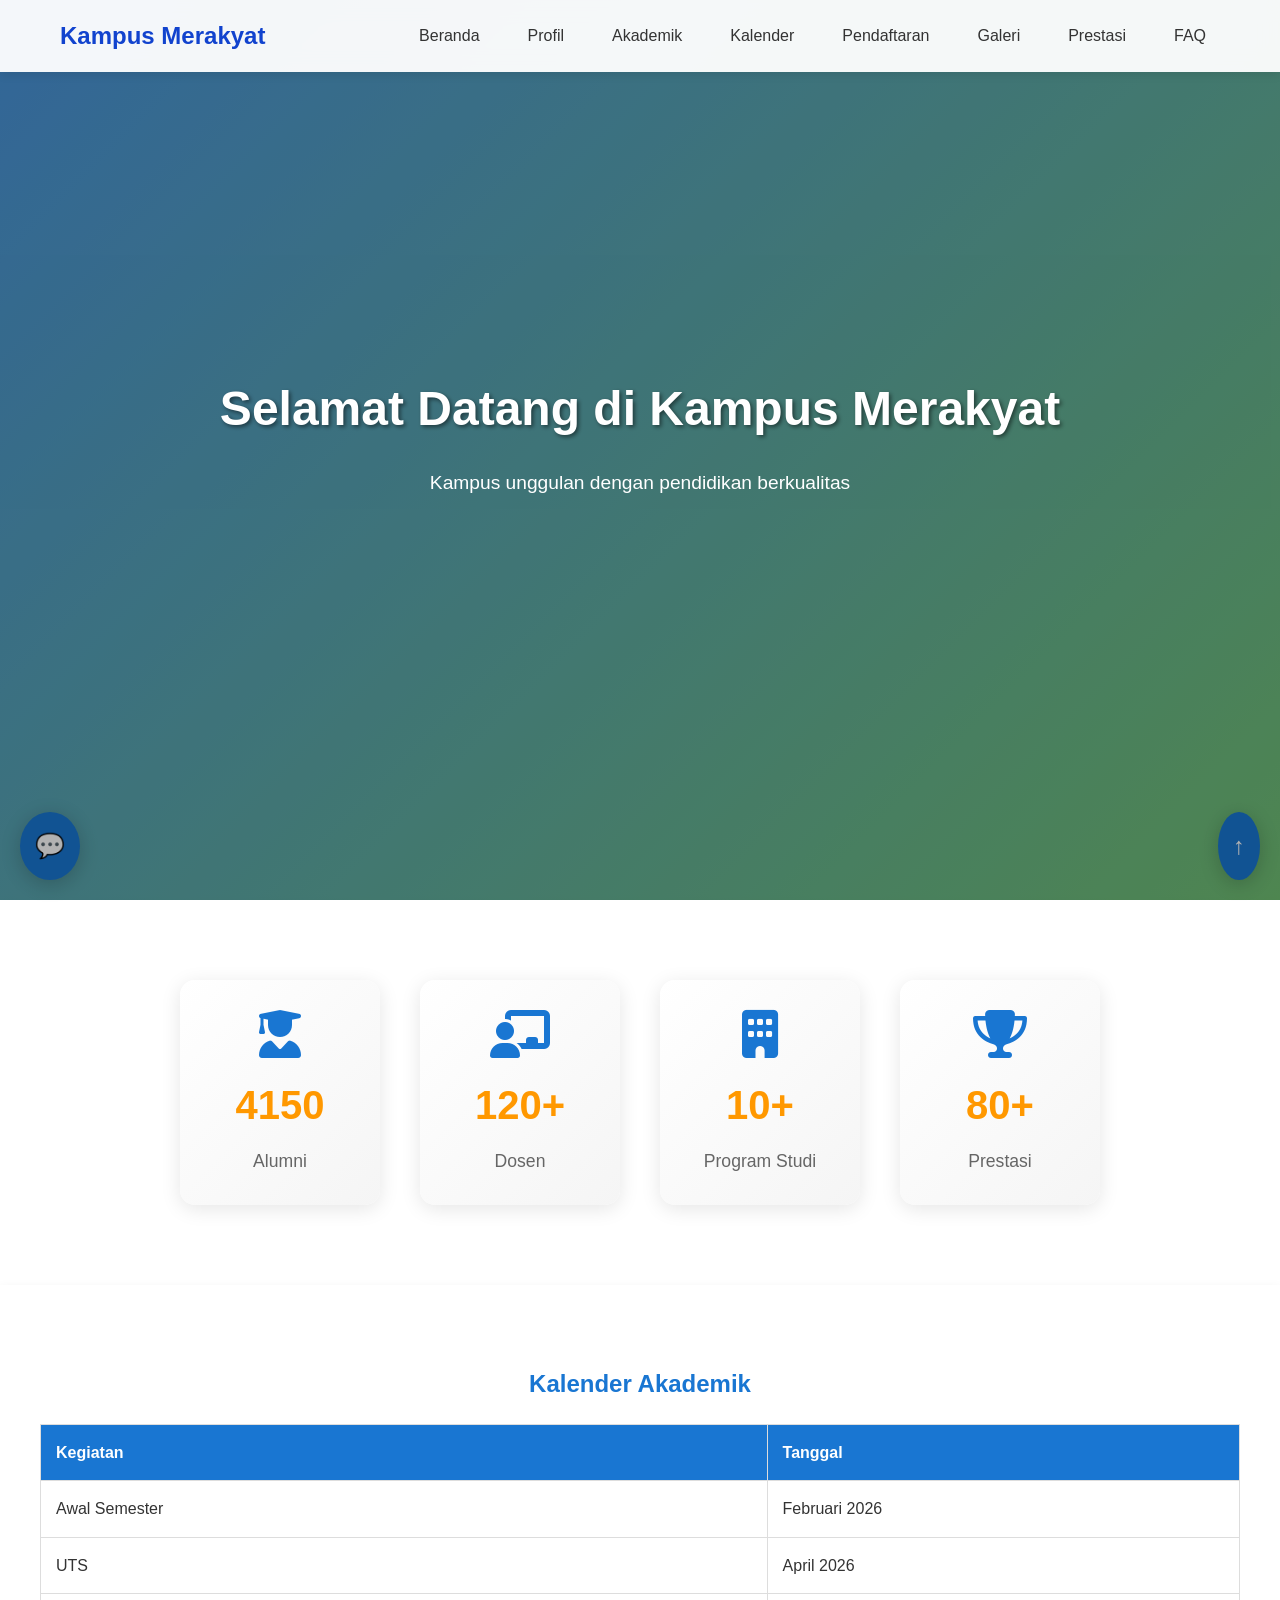
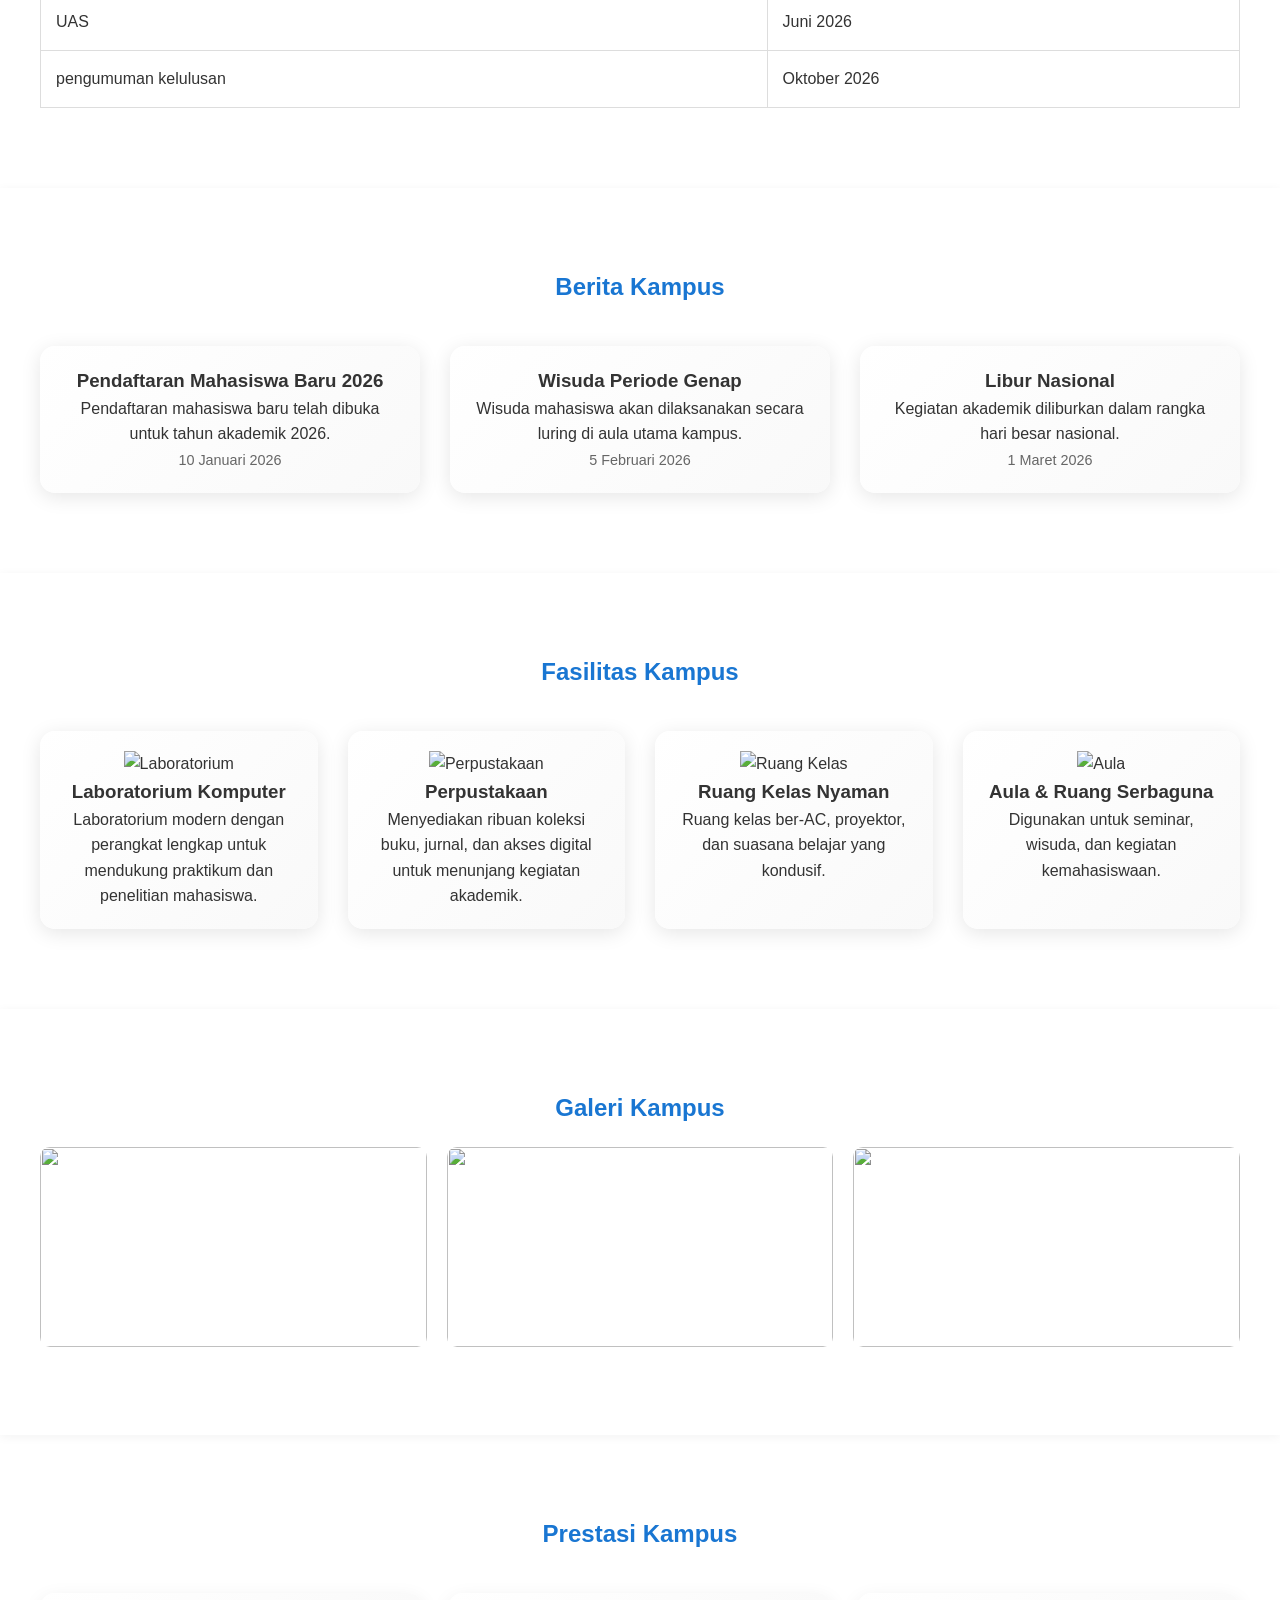
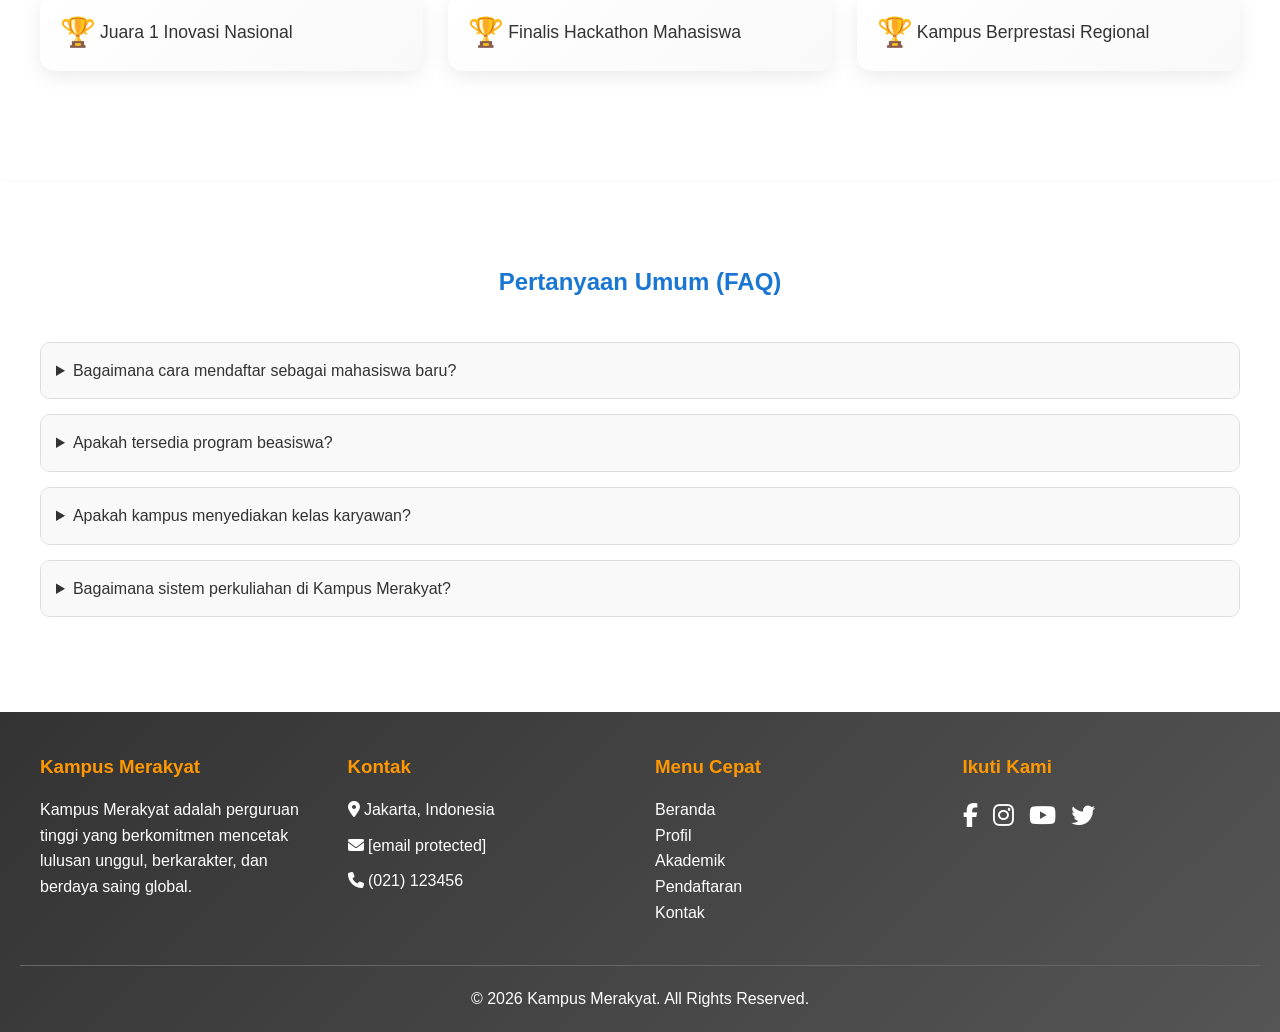
==== commit a80deb53: "apa aja" ====
--- a/index.html
+++ b/index.html
@@ -285,40 +285,165 @@
 
 <!-- CHAT BOX -->
 <div class="chat-box" id="chatBox">
-    <div class="chat-header reveal">
-        <span>Chat Kampus Merakyat</span>
+    <div class="chat-header">
+        <div class="chat-header-info">
+            <span class="chat-avatar">🎓</span>
+            <div>
+                <strong>Admin Kampus Merakyat</strong>
+                <small>Online</small>
+            </div>
+        </div>
         <button onclick="toggleChat()">✖</button>
     </div>
 
-    <div class="chat-content" id="chatContent reveal">
-        <div class="chat-admin">Halo 👋 Ada yang bisa kami bantu?</div>
-    </div>
-
-    <div class="chat-input reveal">
-        <input type="text" id="chatInput" placeholder="Ketik pesan...">
-        <button onclick="sendMessage()">Kirim</button>
+    <div class="chat-content" id="chatContent">
+        <div class="chat-admin">Halo 👋 Selamat datang di <b>Kampus Merakyat</b>! Ada yang bisa kami bantu?</div>
+        <div class="chat-suggestions">
+            <button onclick="quickAsk('info pendaftaran')">📝 Pendaftaran</button>
+            <button onclick="quickAsk('program studi')">📚 Program Studi</button>
+            <button onclick="quickAsk('beasiswa')">🎓 Beasiswa</button>
+            <button onclick="quickAsk('fasilitas')">🏫 Fasilitas</button>
+        </div>
+    </div>
+
+    <div class="chat-input">
+        <input type="text" id="chatInput" placeholder="Ketik pesan..." onkeydown="if(event.key==='Enter') sendMessage()">
+        <button onclick="sendMessage()"><i class="fas fa-paper-plane"></i></button>
     </div>
 </div>
 
-<script data-cfasync="false" src="/cdn-cgi/scripts/5c5dd728/cloudflare-static/email-decode.min.js"></script><script>
+<script>
 function toggleChat() {
     const chatBox = document.getElementById("chatBox");
-    chatBox.style.display = chatBox.style.display === "flex" ? "none" : "flex";
+    const isOpen = chatBox.style.display === "flex";
+    chatBox.style.display = isOpen ? "none" : "flex";
+}
+
+function quickAsk(text) {
+    document.getElementById("chatInput").value = text;
+    sendMessage();
+}
+
+function getBotReply(msg) {
+    const m = msg.toLowerCase();
+
+    // PENDAFTARAN
+    if (m.includes("daftar") || m.includes("pendaftaran") || m.includes("pmb") || m.includes("registrasi")) {
+        return `📝 <b>Info Pendaftaran Mahasiswa Baru:</b><br><br>
+• Pendaftaran dibuka untuk lulusan SMA/SMK/MA<br>
+• Bisa dilakukan secara <b>online</b> maupun <b>offline</b><br>
+• Syarat: Ijazah/SKL, KTP/KK, Pas foto terbaru<br>
+• Tahun Akademik <b>2026/2027</b> sudah dibuka!<br><br>
+👉 <a href="pendaftaran.html">Klik di sini untuk daftar sekarang</a>`;
+    }
+
+    // PROGRAM STUDI
+    if (m.includes("prodi") || m.includes("program studi") || m.includes("jurusan") || m.includes("kuliah")) {
+        return `📚 <b>Program Studi yang Tersedia:</b><br><br>
+💻 <b>Teknik Informatika</b> – Pemrograman, AI, Jaringan<br>
+🧠 <b>Sistem Informasi</b> – IT + Bisnis & Manajemen<br>
+📊 <b>Manajemen</b> – Bisnis, Kepemimpinan, Strategi<br>
+🧾 <b>Akuntansi</b> – Keuangan, Perpajakan, Audit<br><br>
+👉 <a href="akademik.html">Lihat detail program studi</a>`;
+    }
+
+    // BEASISWA
+    if (m.includes("beasiswa") || m.includes("biaya") || m.includes("gratis") || m.includes("cicilan") || m.includes("ukt")) {
+        return `🎓 <b>Program Beasiswa Kampus Merakyat:</b><br><br>
+• Beasiswa <b>prestasi akademik</b> (nilai tinggi)<br>
+• Beasiswa <b>kurang mampu</b> (berdasarkan ekonomi)<br>
+• Tersedia sistem <b>cicilan biaya kuliah</b><br>
+• Biaya pendidikan <b>terjangkau</b> untuk semua kalangan<br><br>
+📞 Info lebih lanjut: <b>(021) 123456</b>`;
+    }
+
+    // FASILITAS
+    if (m.includes("fasilitas") || m.includes("lab") || m.includes("perpustakaan") || m.includes("kelas") || m.includes("aula") || m.includes("gedung")) {
+        return `🏫 <b>Fasilitas Kampus Merakyat:</b><br><br>
+💻 <b>Laboratorium Komputer</b> – Perangkat modern & lengkap<br>
+📖 <b>Perpustakaan</b> – Ribuan buku & akses digital<br>
+🎓 <b>Ruang Kelas</b> – Ber-AC, proyektor, kondusif<br>
+🏛️ <b>Aula Serbaguna</b> – Untuk seminar & wisuda<br><br>
+✅ Semua fasilitas siap mendukung kegiatan akademik kamu!`;
+    }
+
+    // KONTAK
+    if (m.includes("kontak") || m.includes("telepon") || m.includes("email") || m.includes("alamat") || m.includes("lokasi") || m.includes("dimana")) {
+        return `📍 <b>Kontak Kampus Merakyat:</b><br><br>
+🗺️ Jl. Pendidikan No. 1, Jakarta, Indonesia<br>
+📧 info@kampusmerakyat.ac.id<br>
+📞 (021) 123456<br><br>
+Jam operasional: <b>Senin–Jumat, 08.00–16.00 WIB</b>`;
+    }
+
+    // AKREDITASI / PROFIL
+    if (m.includes("akreditasi") || m.includes("profil") || m.includes("tentang") || m.includes("sejarah") || m.includes("visi") || m.includes("misi")) {
+        return `🏫 <b>Tentang Kampus Merakyat:</b><br><br>
+• Berdiri sejak <b>2005</b><br>
+• Berkomitmen mencetak lulusan <b>unggul & berdaya saing global</b><br>
+• Nilai utama: <b>Integritas, Inovasi, Kolaborasi</b><br><br>
+👉 <a href="profil.html">Lihat profil lengkap kampus</a>`;
+    }
+
+    // SALAM
+    if (m.includes("halo") || m.includes("hai") || m.includes("hello") || m.includes("hi") || m.includes("selamat")) {
+        return `👋 Halo! Selamat datang di Kampus Merakyat!<br><br>
+Kami siap membantu kamu. Silakan tanyakan tentang:<br>
+📝 Pendaftaran &nbsp;|&nbsp; 📚 Program Studi<br>
+🎓 Beasiswa &nbsp;|&nbsp; 🏫 Fasilitas`;
+    }
+
+    // TERIMA KASIH
+    if (m.includes("terima kasih") || m.includes("makasih") || m.includes("thanks") || m.includes("oke") || m.includes("ok")) {
+        return `😊 Sama-sama! Jika ada pertanyaan lain, jangan ragu untuk bertanya ya.<br><br>Semoga bermanfaat! 🎓`;
+    }
+
+    // DEFAULT
+    return `🤔 Maaf, kami belum memahami pertanyaan kamu.<br><br>
+Coba tanyakan tentang:<br>
+📝 <b>Pendaftaran</b> – cara daftar, syarat<br>
+📚 <b>Program Studi</b> – jurusan yang tersedia<br>
+🎓 <b>Beasiswa</b> – info beasiswa & biaya<br>
+🏫 <b>Fasilitas</b> – lab, perpustakaan, kelas<br>
+📍 <b>Kontak</b> – alamat & nomor telepon`;
 }
 
 function sendMessage() {
     const input = document.getElementById("chatInput");
     const content = document.getElementById("chatContent");
-
-    if (input.value.trim() !== "") {
-        const userMsg = document.createElement("div");
-        userMsg.className = "chat-user";
-        userMsg.textContent = input.value;
-
-        content.appendChild(userMsg);
-        input.value = "";
+    const text = input.value.trim();
+
+    if (text === "") return;
+
+    // Hapus quick suggestion buttons setelah pertama kali chat
+    const suggestions = content.querySelector(".chat-suggestions");
+    if (suggestions) suggestions.remove();
+
+    // Tambah pesan user
+    const userMsg = document.createElement("div");
+    userMsg.className = "chat-user";
+    userMsg.textContent = text;
+    content.appendChild(userMsg);
+
+    input.value = "";
+    content.scrollTop = content.scrollHeight;
+
+    // Tampilkan typing indicator
+    const typing = document.createElement("div");
+    typing.className = "chat-admin chat-typing";
+    typing.innerHTML = "<span></span><span></span><span></span>";
+    content.appendChild(typing);
+    content.scrollTop = content.scrollHeight;
+
+    // Balas setelah delay
+    setTimeout(() => {
+        typing.remove();
+        const botMsg = document.createElement("div");
+        botMsg.className = "chat-admin";
+        botMsg.innerHTML = getBotReply(text);
+        content.appendChild(botMsg);
         content.scrollTop = content.scrollHeight;
-    }
+    }, 800);
 }
 </script>
 
--- a/style.css
+++ b/style.css
@@ -1162,4 +1162,120 @@
     #navMenu a:last-child {
         border-bottom: none;
     }
-}+}
+
+/* ================== CHATBOT UPGRADE ================== */
+.chat-header {
+    background: linear-gradient(135deg, #1976d2, #1565c0);
+    color: white;
+    padding: 12px 15px;
+    border-radius: 15px 15px 0 0;
+    display: flex;
+    justify-content: space-between;
+    align-items: center;
+}
+
+.chat-header-info {
+    display: flex;
+    align-items: center;
+    gap: 10px;
+}
+
+.chat-avatar {
+    font-size: 1.6rem;
+    background: rgba(255,255,255,0.2);
+    border-radius: 50%;
+    width: 38px;
+    height: 38px;
+    display: flex;
+    align-items: center;
+    justify-content: center;
+}
+
+.chat-header-info strong {
+    display: block;
+    font-size: 0.9rem;
+}
+
+.chat-header-info small {
+    font-size: 0.75rem;
+    color: #a5d6a7;
+}
+
+.chat-header button {
+    background: transparent;
+    border: none;
+    color: white;
+    font-size: 1rem;
+    cursor: pointer;
+    opacity: 0.8;
+    transition: opacity 0.2s;
+}
+
+.chat-header button:hover { opacity: 1; }
+
+.chat-admin a {
+    color: #1976d2;
+    font-weight: 600;
+}
+
+/* Quick suggestion buttons */
+.chat-suggestions {
+    display: flex;
+    flex-wrap: wrap;
+    gap: 6px;
+    margin-top: 10px;
+}
+
+.chat-suggestions button {
+    background: #e3f2fd;
+    border: 1px solid #90caf9;
+    color: #1565c0;
+    border-radius: 20px;
+    padding: 5px 12px;
+    font-size: 0.78rem;
+    cursor: pointer;
+    transition: all 0.2s;
+}
+
+.chat-suggestions button:hover {
+    background: #1976d2;
+    color: white;
+    border-color: #1976d2;
+}
+
+/* Typing indicator */
+.chat-typing {
+    display: flex;
+    align-items: center;
+    gap: 4px;
+    padding: 10px 14px !important;
+}
+
+.chat-typing span {
+    width: 7px;
+    height: 7px;
+    background: #90caf9;
+    border-radius: 50%;
+    animation: typingBounce 1s infinite;
+}
+
+.chat-typing span:nth-child(2) { animation-delay: 0.2s; }
+.chat-typing span:nth-child(3) { animation-delay: 0.4s; }
+
+@keyframes typingBounce {
+    0%, 60%, 100% { transform: translateY(0); }
+    30% { transform: translateY(-6px); }
+}
+
+.chat-input button {
+    padding: 10px 14px;
+    background: #1976d2;
+    color: white;
+    border: none;
+    border-radius: 10px;
+    cursor: pointer;
+    transition: background 0.2s;
+}
+
+.chat-input button:hover { background: #1565c0; }
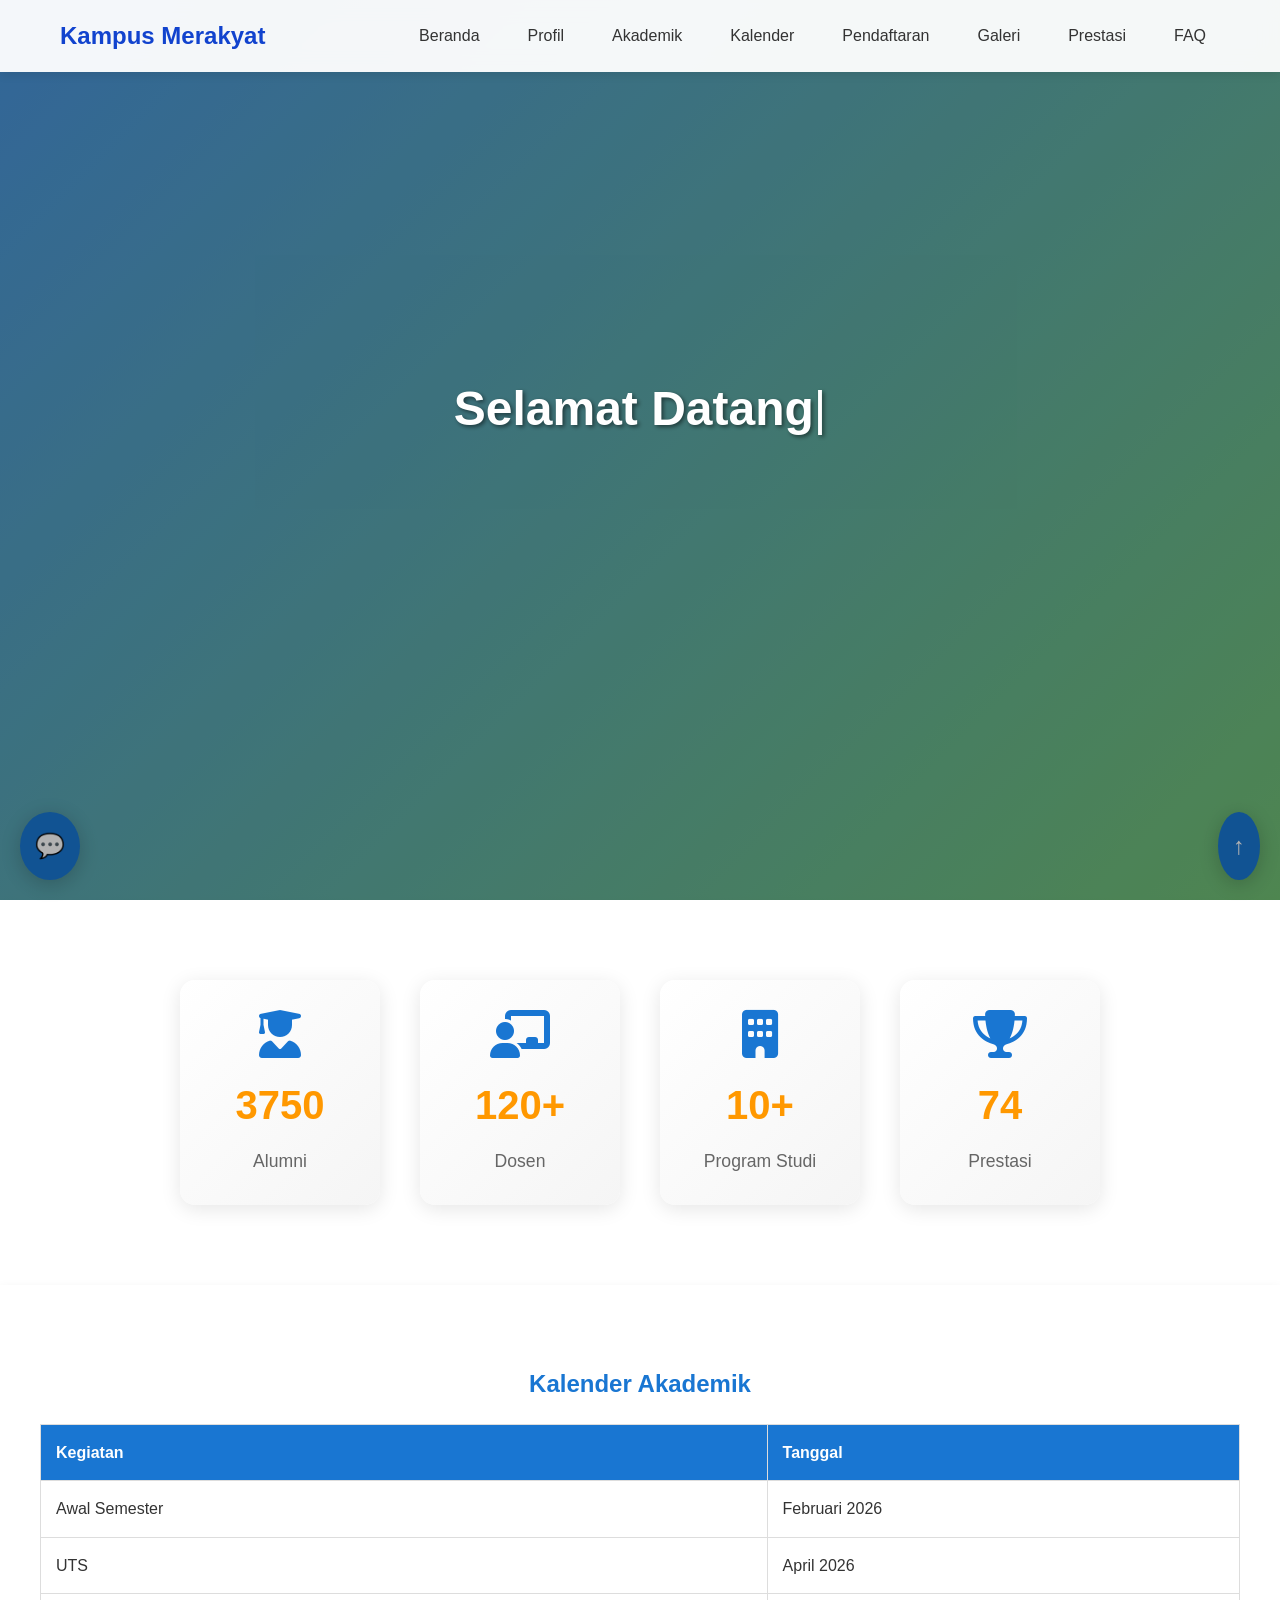
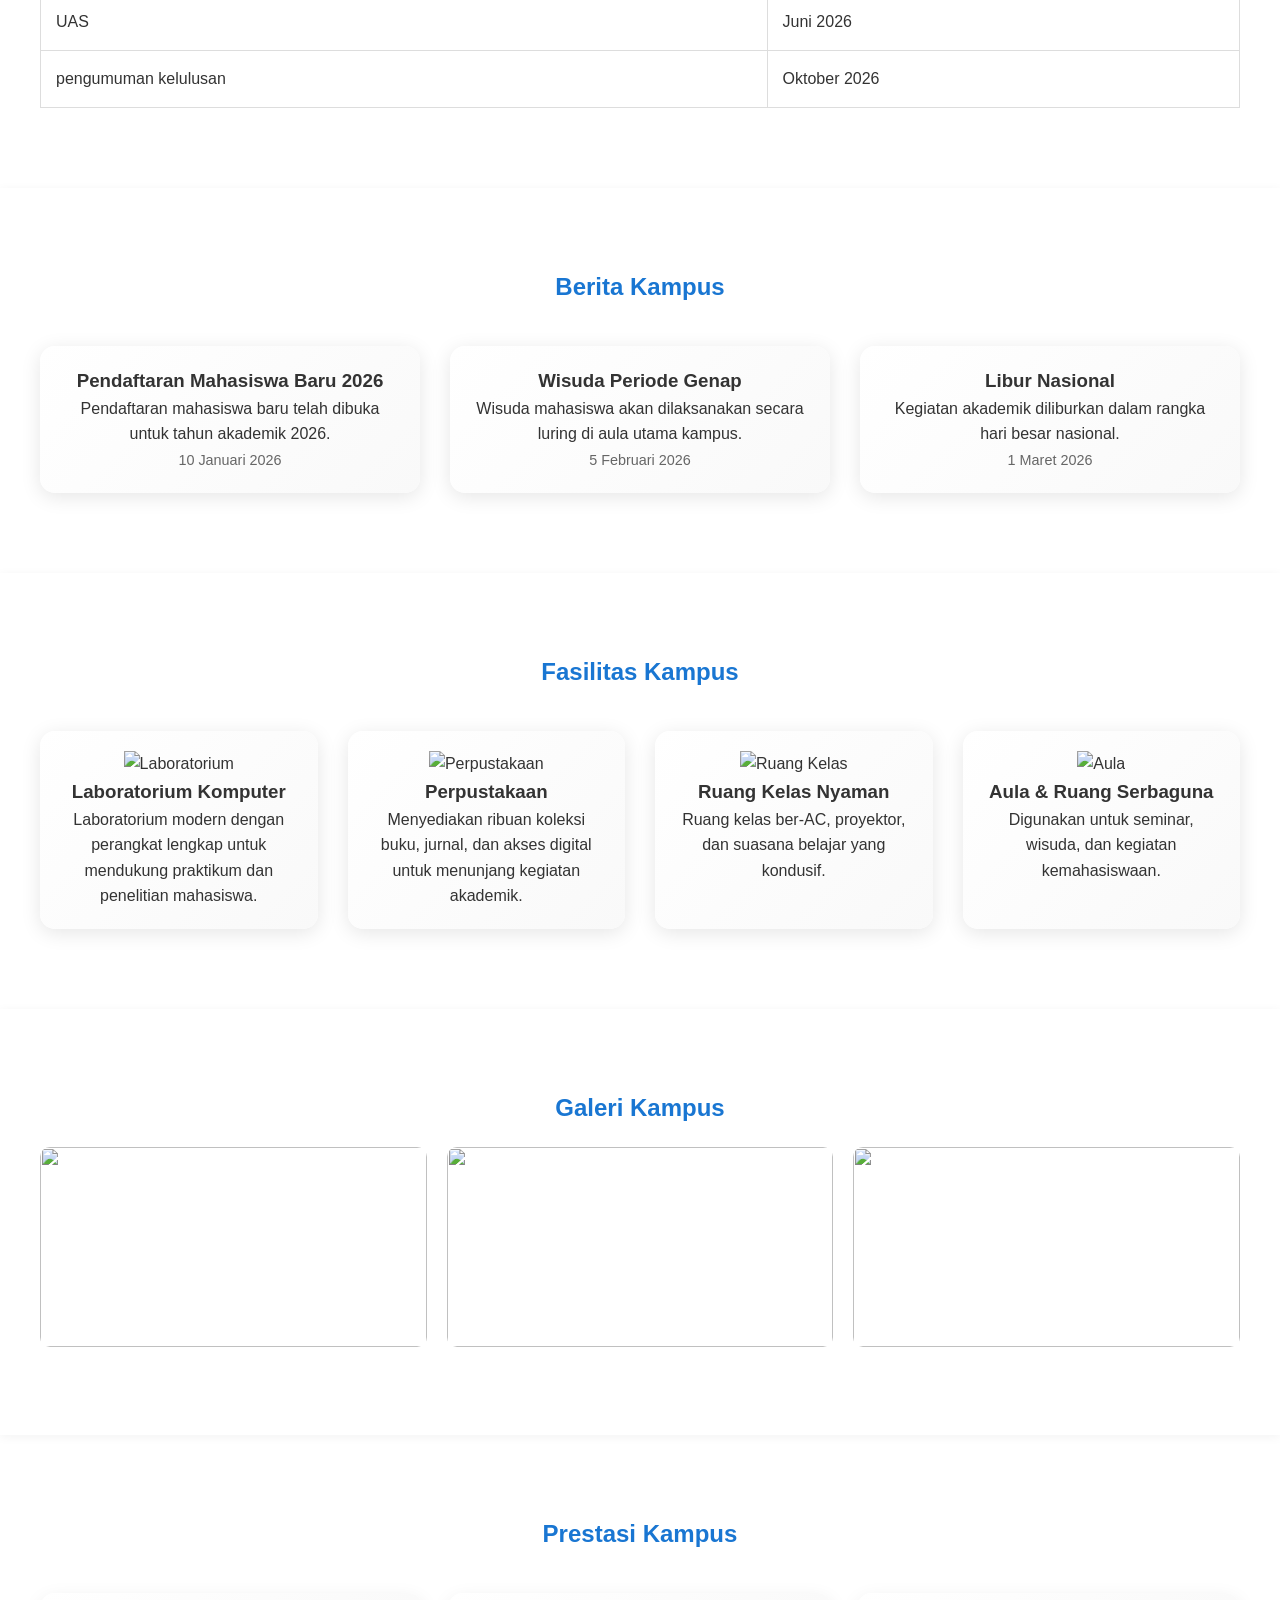
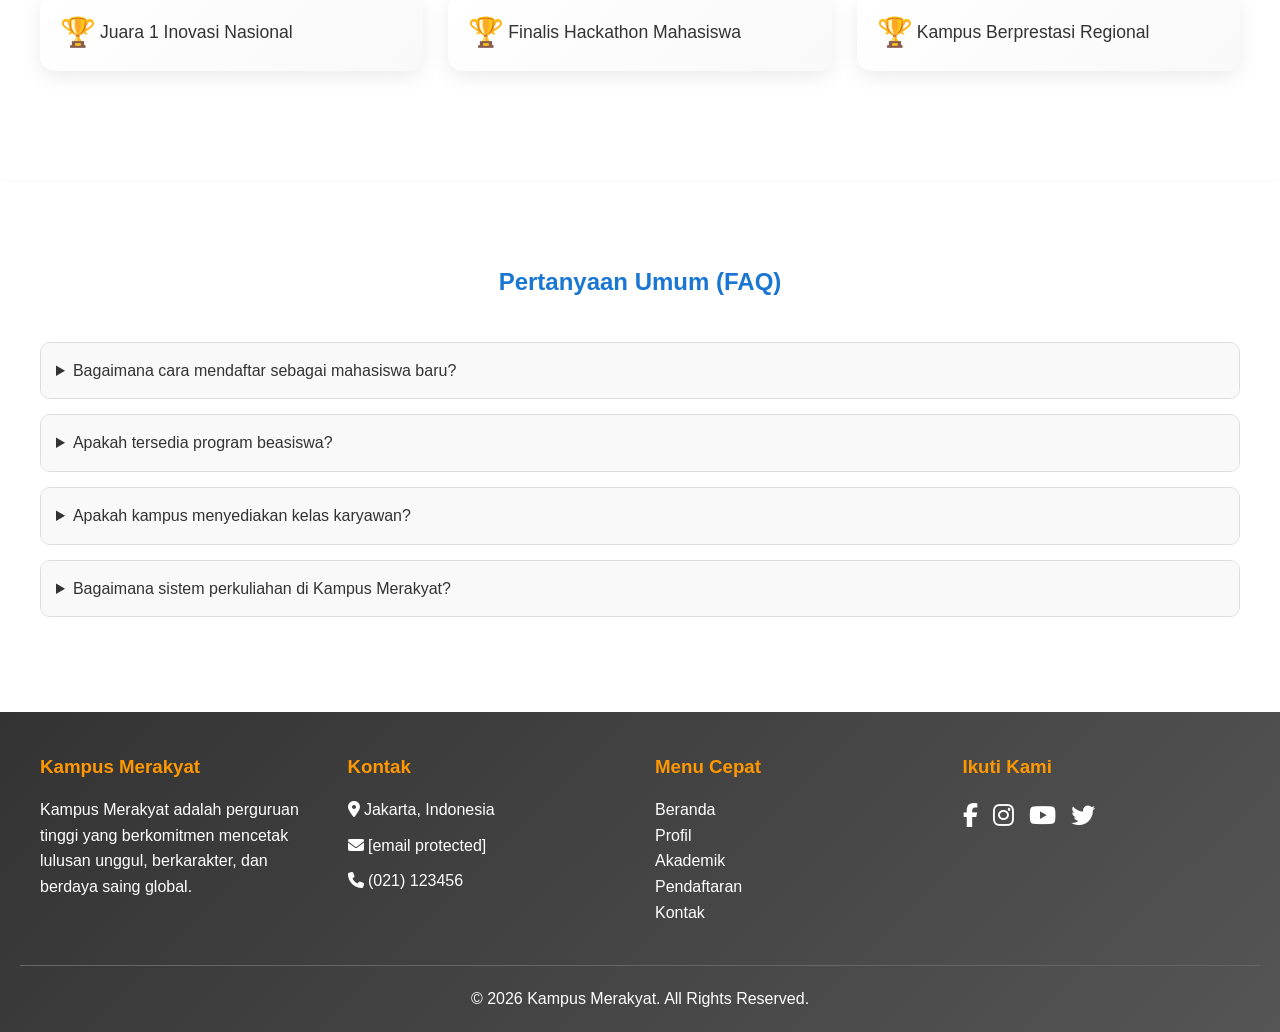
==== commit 54846b5d: "apa aja" ====
--- a/index.html
+++ b/index.html
@@ -36,8 +36,8 @@
 
 
 <section id="beranda" class="hero">
-    <h2>Selamat Datang di Kampus Merakyat</h2>
-    <p>Kampus unggulan dengan pendidikan berkualitas</p>
+    <h2 id="typewriter"></h2>
+    <p id="heroSub" style="opacity:0; transition: opacity 1s ease;">Kampus unggulan dengan pendidikan berkualitas</p>
 </section>
 
 <section id="statistik" class="section">
@@ -552,5 +552,30 @@
 });
 </script>
 
+<script>
+// TYPEWRITER EFFECT
+const teks = "Selamat Datang di Kampus Merakyat";
+let i = 0;
+const el = document.getElementById("typewriter");
+const sub = document.getElementById("heroSub");
+
+function ketik() {
+    if (i < teks.length) {
+        el.innerHTML = teks.substring(0, i + 1) + '<span class="kursor">|</span>';
+        i++;
+        setTimeout(ketik, 80);
+    } else {
+        // Selesai ngetik → hapus kursor kedip, munculkan subtitle
+        el.innerHTML = teks + '<span class="kursor" style="animation: none; opacity:0">|</span>';
+        sub.style.opacity = "1";
+    }
+}
+
+// Mulai setelah halaman load
+window.addEventListener("load", () => {
+    setTimeout(ketik, 500); // delay 500ms sebelum mulai
+});
+</script>
+
 </body>
 </html>
--- a/style.css
+++ b/style.css
@@ -1278,4 +1278,22 @@
     transition: background 0.2s;
 }
 
-.chat-input button:hover { background: #1565c0; }+.chat-input button:hover { background: #1565c0; }
+
+/* ================== TYPEWRITER EFFECT ================== */
+#typewriter {
+    display: inline-block;
+    min-height: 1.2em;
+}
+
+.kursor {
+    display: inline-block;
+    color: #ffffff;
+    font-weight: 300;
+    animation: kedip 0.7s step-end infinite;
+}
+
+@keyframes kedip {
+    0%, 100% { opacity: 1; }
+    50%       { opacity: 0; }
+}
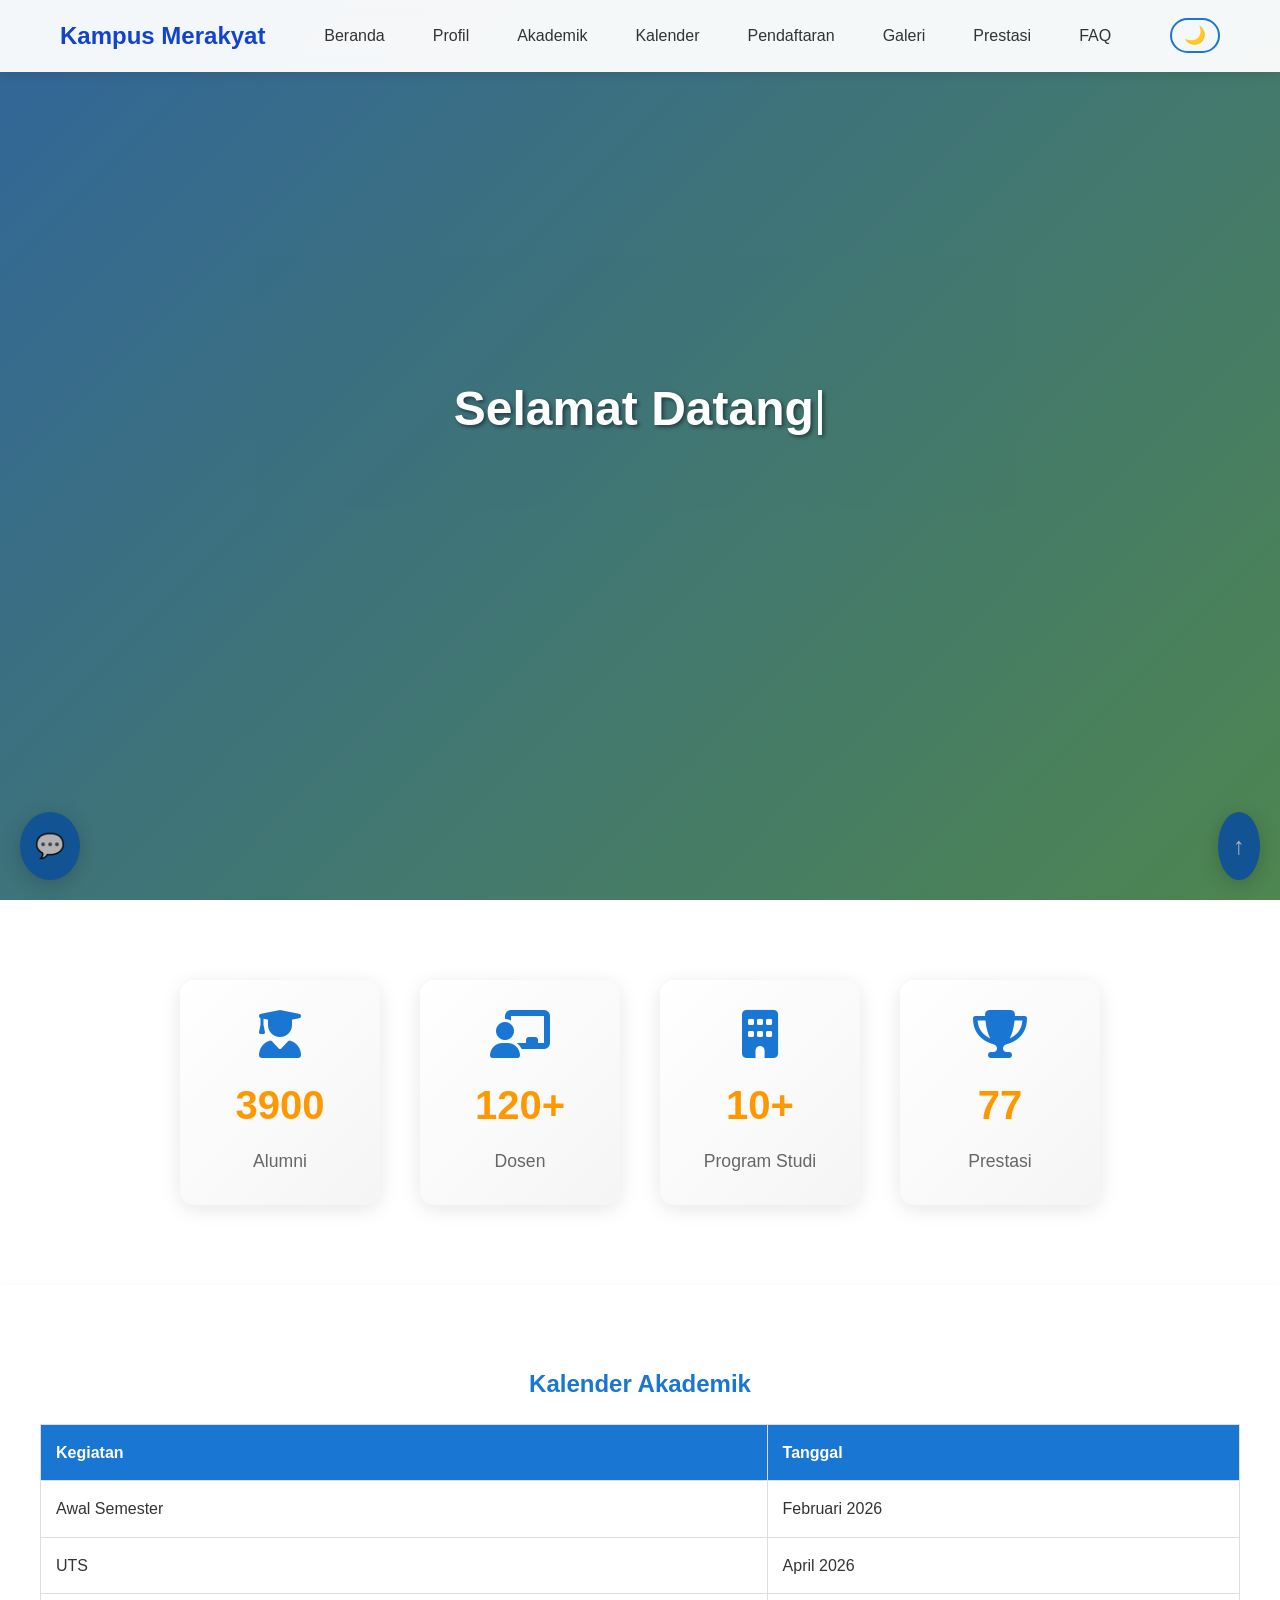
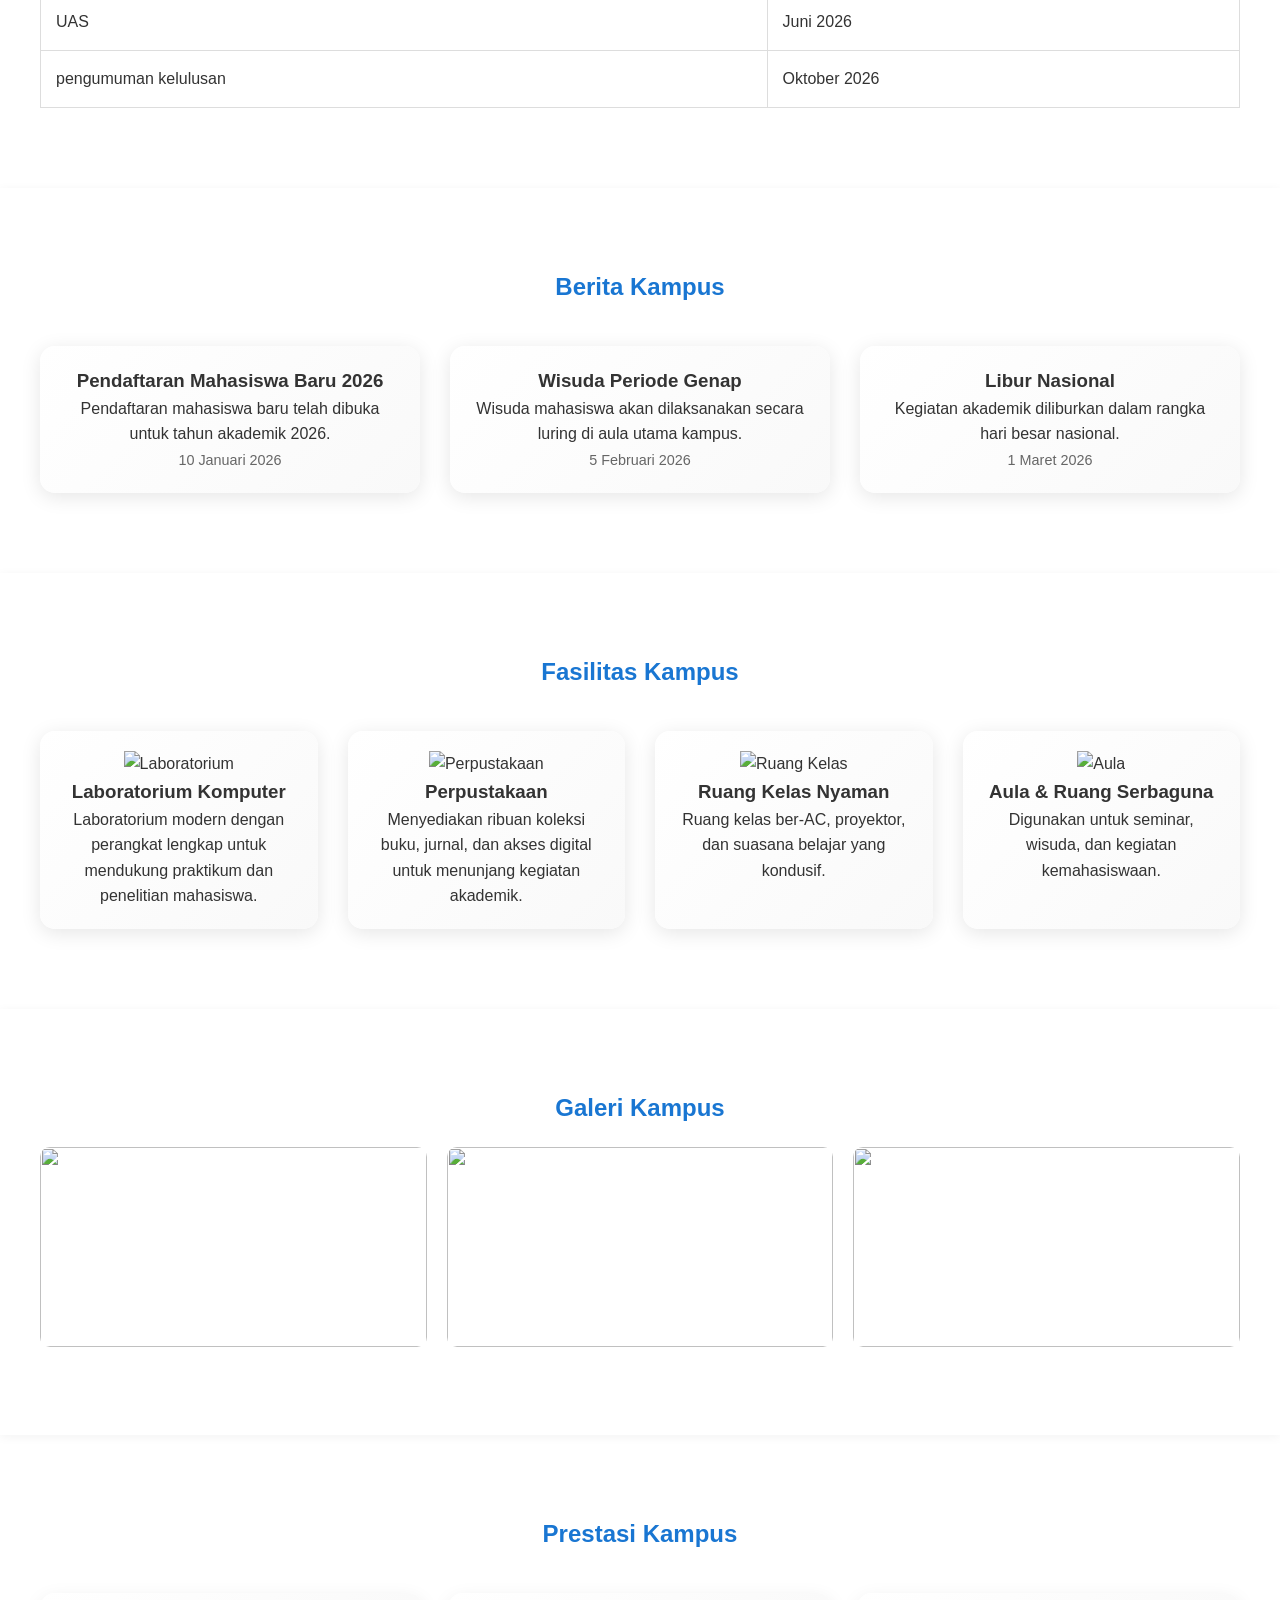
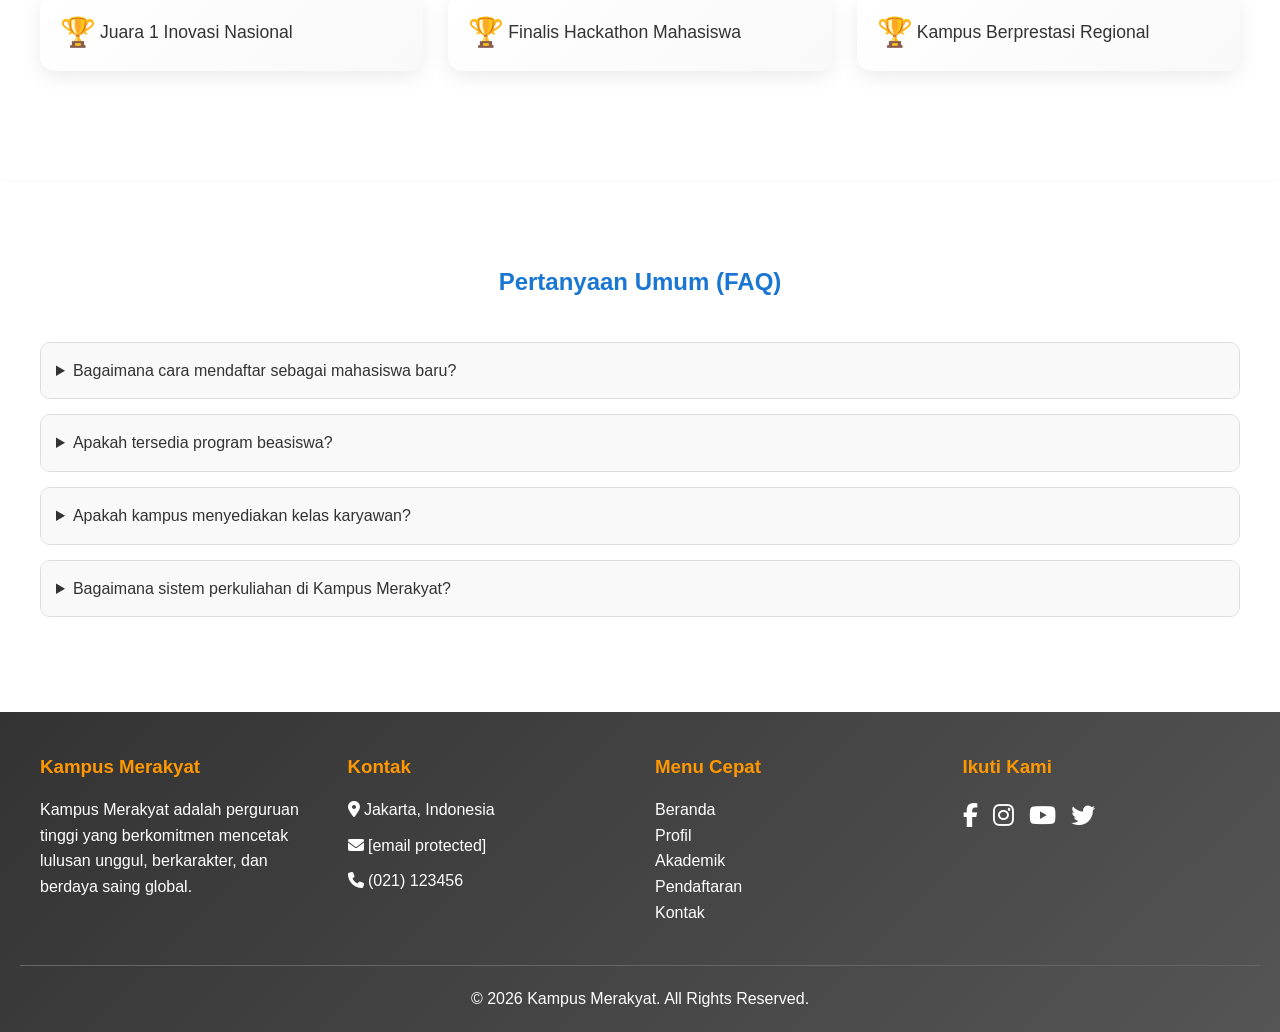
==== commit 6ca4cacb: "apa aja" ====
--- a/index.html
+++ b/index.html
@@ -31,6 +31,9 @@
             <a href="#prestasi">Prestasi</a>
             <a href="#faq">FAQ</a>
         </nav>
+
+        <!-- DARK MODE TOGGLE -->
+        <button class="dark-toggle" id="darkToggle" title="Toggle Dark Mode">🌙</button>
     </div>
 </header>
 
@@ -553,6 +556,24 @@
 </script>
 
 <script>
+// DARK MODE TOGGLE
+const darkToggle = document.getElementById("darkToggle");
+
+// Cek preferensi yang tersimpan
+if (localStorage.getItem("darkMode") === "true") {
+    document.body.classList.add("dark");
+    darkToggle.textContent = "☀️";
+}
+
+darkToggle.addEventListener("click", () => {
+    document.body.classList.toggle("dark");
+    const isDark = document.body.classList.contains("dark");
+    darkToggle.textContent = isDark ? "☀️" : "🌙";
+    localStorage.setItem("darkMode", isDark);
+});
+</script>
+
+<script>
 // TYPEWRITER EFFECT
 const teks = "Selamat Datang di Kampus Merakyat";
 let i = 0;
--- a/style.css
+++ b/style.css
@@ -1296,4 +1296,390 @@
 @keyframes kedip {
     0%, 100% { opacity: 1; }
     50%       { opacity: 0; }
+}
+
+/* ================== DARK MODE ================== */
+
+/* Tombol toggle */
+.dark-toggle {
+    background: transparent;
+    border: 2px solid #1976d2;
+    border-radius: 50px;
+    padding: 5px 12px;
+    font-size: 1.1rem;
+    cursor: pointer;
+    transition: all 0.3s ease;
+    color: #1976d2;
+    white-space: nowrap;
+}
+
+.dark-toggle:hover {
+    background: #1976d2;
+    color: white;
+}
+
+/* Dark mode - body & background */
+body.dark {
+    background: linear-gradient(135deg, #0d1117 0%, #161b22 100%);
+    color: #e6edf3;
+}
+
+/* Header */
+body.dark header {
+    background: rgba(13, 17, 23, 0.95);
+    box-shadow: 0 2px 10px rgba(0,0,0,0.4);
+}
+
+body.dark header h1 a {
+    color: #58a6ff;
+}
+
+body.dark nav a {
+    color: #e6edf3;
+}
+
+body.dark nav a:hover {
+    color: #ff9800;
+}
+
+body.dark .dark-toggle {
+    border-color: #58a6ff;
+    color: #58a6ff;
+}
+
+body.dark .dark-toggle:hover {
+    background: #58a6ff;
+    color: #0d1117;
+}
+
+/* Section & Content */
+body.dark .section,
+body.dark .content {
+    background: #161b22;
+    box-shadow: 0 2px 10px rgba(0,0,0,0.3);
+}
+
+body.dark .section h2,
+body.dark .content h2 {
+    color: #58a6ff;
+}
+
+body.dark p, body.dark li {
+    color: #c9d1d9;
+}
+
+/* Statistik */
+body.dark #statistik {
+    background: #0d1117;
+}
+
+body.dark .statistik-card {
+    background: linear-gradient(135deg, #161b22, #21262d);
+    box-shadow: 0 4px 20px rgba(0,0,0,0.3);
+}
+
+body.dark .statistik-card p {
+    color: #8b949e;
+}
+
+/* Cards */
+body.dark .nilai-card,
+body.dark .struktur-card,
+body.dark .fasilitas-card,
+body.dark .berita-card {
+    background: linear-gradient(135deg, #161b22, #21262d);
+    box-shadow: 0 4px 20px rgba(0,0,0,0.3);
+}
+
+body.dark .berita-card h3 {
+    color: #e6edf3;
+}
+
+body.dark .berita-card span {
+    color: #8b949e;
+}
+
+/* Kalender */
+body.dark .kalender-table th {
+    background: #1f6feb;
+}
+
+body.dark .kalender-table td {
+    color: #c9d1d9;
+    border-color: #30363d;
+}
+
+body.dark .kalender-table tr:nth-child(even) td {
+    background: #161b22;
+}
+
+/* FAQ */
+body.dark .faq-item {
+    border-color: #30363d;
+}
+
+body.dark .faq-item summary {
+    background: #21262d;
+    color: #e6edf3;
+}
+
+body.dark .faq-item summary:hover {
+    background: #1f2937;
+}
+
+body.dark .faq-item p {
+    background: #161b22;
+    color: #c9d1d9;
+}
+
+/* Visi Misi */
+body.dark .visi,
+body.dark .misi {
+    background: #21262d;
+}
+
+body.dark .visi h3,
+body.dark .misi h3 {
+    color: #58a6ff;
+}
+
+/* Footer */
+body.dark .footer {
+    background: linear-gradient(135deg, #0d1117, #161b22);
+}
+
+/* Chat Box */
+body.dark .chat-box {
+    background: #161b22;
+    box-shadow: 0 4px 20px rgba(0,0,0,0.5);
+}
+
+body.dark .chat-content {
+    background: #0d1117;
+}
+
+body.dark .chat-admin {
+    background: #21262d;
+    color: #c9d1d9;
+}
+
+body.dark .chat-input input {
+    background: #21262d;
+    border-color: #30363d;
+    color: #e6edf3;
+}
+
+body.dark .chat-suggestions button {
+    background: #21262d;
+    border-color: #30363d;
+    color: #58a6ff;
+}
+
+body.dark .chat-suggestions button:hover {
+    background: #1f6feb;
+    color: white;
+    border-color: #1f6feb;
+}
+
+/* Hamburger dark mode */
+body.dark .hamburger span {
+    background: #58a6ff;
+}
+
+body.dark #navMenu {
+    background: rgba(13,17,23,0.98);
+}
+
+body.dark #navMenu a {
+    color: #e6edf3;
+    border-bottom-color: #30363d;
+}
+
+/* Prestasi list */
+body.dark #prestasi ul li {
+    background: #21262d;
+    color: #58a6ff;
+}
+
+/* Scroll bar dark */
+body.dark ::-webkit-scrollbar {
+    width: 8px;
+}
+
+body.dark ::-webkit-scrollbar-track {
+    background: #0d1117;
+}
+
+body.dark ::-webkit-scrollbar-thumb {
+    background: #30363d;
+    border-radius: 4px;
+}
+
+body.dark ::-webkit-scrollbar-thumb:hover {
+    background: #58a6ff;
+}
+
+/* ================== DARK MODE - HALAMAN LAIN ================== */
+
+/* Form Pendaftaran */
+body.dark .form-card {
+    background: #161b22;
+    box-shadow: 0 15px 40px rgba(0,0,0,0.4);
+}
+
+body.dark .form-card h2 {
+    color: #58a6ff;
+}
+
+body.dark .form-card p {
+    color: #8b949e;
+}
+
+body.dark .input-group label {
+    color: #c9d1d9;
+}
+
+body.dark .input-group input,
+body.dark .input-group select {
+    background: #21262d;
+    border-color: #30363d;
+    color: #e6edf3;
+}
+
+body.dark .input-group input:focus,
+body.dark .input-group select:focus {
+    border-color: #58a6ff;
+    box-shadow: 0 0 0 2px rgba(88,166,255,0.2);
+}
+
+body.dark .input-group select option {
+    background: #21262d;
+    color: #e6edf3;
+}
+
+body.dark .btn-daftar {
+    background: linear-gradient(135deg, #1f6feb, #388bfd);
+}
+
+/* Prodi cards di akademik */
+body.dark #ti,
+body.dark #si,
+body.dark #manajemen,
+body.dark #akuntansi {
+    background: #161b22;
+    box-shadow: 0 6px 18px rgba(0,0,0,0.3);
+}
+
+body.dark #ti h2,
+body.dark #si h2,
+body.dark #manajemen h2,
+body.dark #akuntansi h2 {
+    color: #58a6ff;
+}
+
+body.dark #ti p,
+body.dark #si p,
+body.dark #manajemen p,
+body.dark #akuntansi p {
+    color: #c9d1d9;
+}
+
+/* Nilai cards di profil */
+body.dark .nilai-card h3 {
+    color: #58a6ff;
+}
+
+body.dark .struktur-card h3 {
+    color: #e6edf3;
+}
+
+body.dark .struktur-card p {
+    color: #8b949e;
+}
+
+body.dark .struktur-card img {
+    border-color: #30363d;
+}
+
+body.dark .visi-misi-container .visi,
+body.dark .visi-misi-container .misi {
+    background: #21262d;
+    box-shadow: 0 2px 10px rgba(0,0,0,0.3);
+}
+
+/* Syarat list di pendaftaran */
+body.dark #pendaftaran ul li,
+body.dark section ul li {
+    background: #21262d;
+    color: #58a6ff;
+    box-shadow: 0 4px 10px rgba(0,0,0,0.2);
+}
+
+/* ================== DARK MODE - FIX LIST & FORM ================== */
+
+/* List info akademik */
+body.dark #akademik.content {
+    background: #161b22;
+}
+
+body.dark #akademik ul li {
+    background: #21262d !important;
+    color: #c9d1d9 !important;
+    box-shadow: 0 4px 10px rgba(0,0,0,0.2);
+}
+
+body.dark #akademik ul li::before {
+    color: #58a6ff !important;
+}
+
+body.dark #akademik ul li a {
+    color: #58a6ff !important;
+}
+
+body.dark #akademik ul li a:hover {
+    color: #ff9800 !important;
+}
+
+/* Semua section .content dark */
+body.dark section.content {
+    background: #161b22;
+}
+
+/* Semua ul li di dalam section dark */
+body.dark section ul li {
+    background: #21262d !important;
+    color: #c9d1d9 !important;
+}
+
+body.dark section ul li::before {
+    color: #58a6ff !important;
+}
+
+/* Form pendaftaran - section background */
+body.dark section.pendaftaran {
+    background: #0d1117;
+}
+
+body.dark .form-card {
+    background: #161b22 !important;
+    box-shadow: 0 15px 40px rgba(0,0,0,0.5);
+}
+
+body.dark .input-group input,
+body.dark .input-group select {
+    background: #21262d !important;
+    border-color: #30363d !important;
+    color: #e6edf3 !important;
+}
+
+body.dark .input-group label {
+    color: #c9d1d9 !important;
+}
+
+body.dark .form-card h2 {
+    color: #58a6ff !important;
+}
+
+body.dark .form-card > p {
+    color: #8b949e !important;
 }
